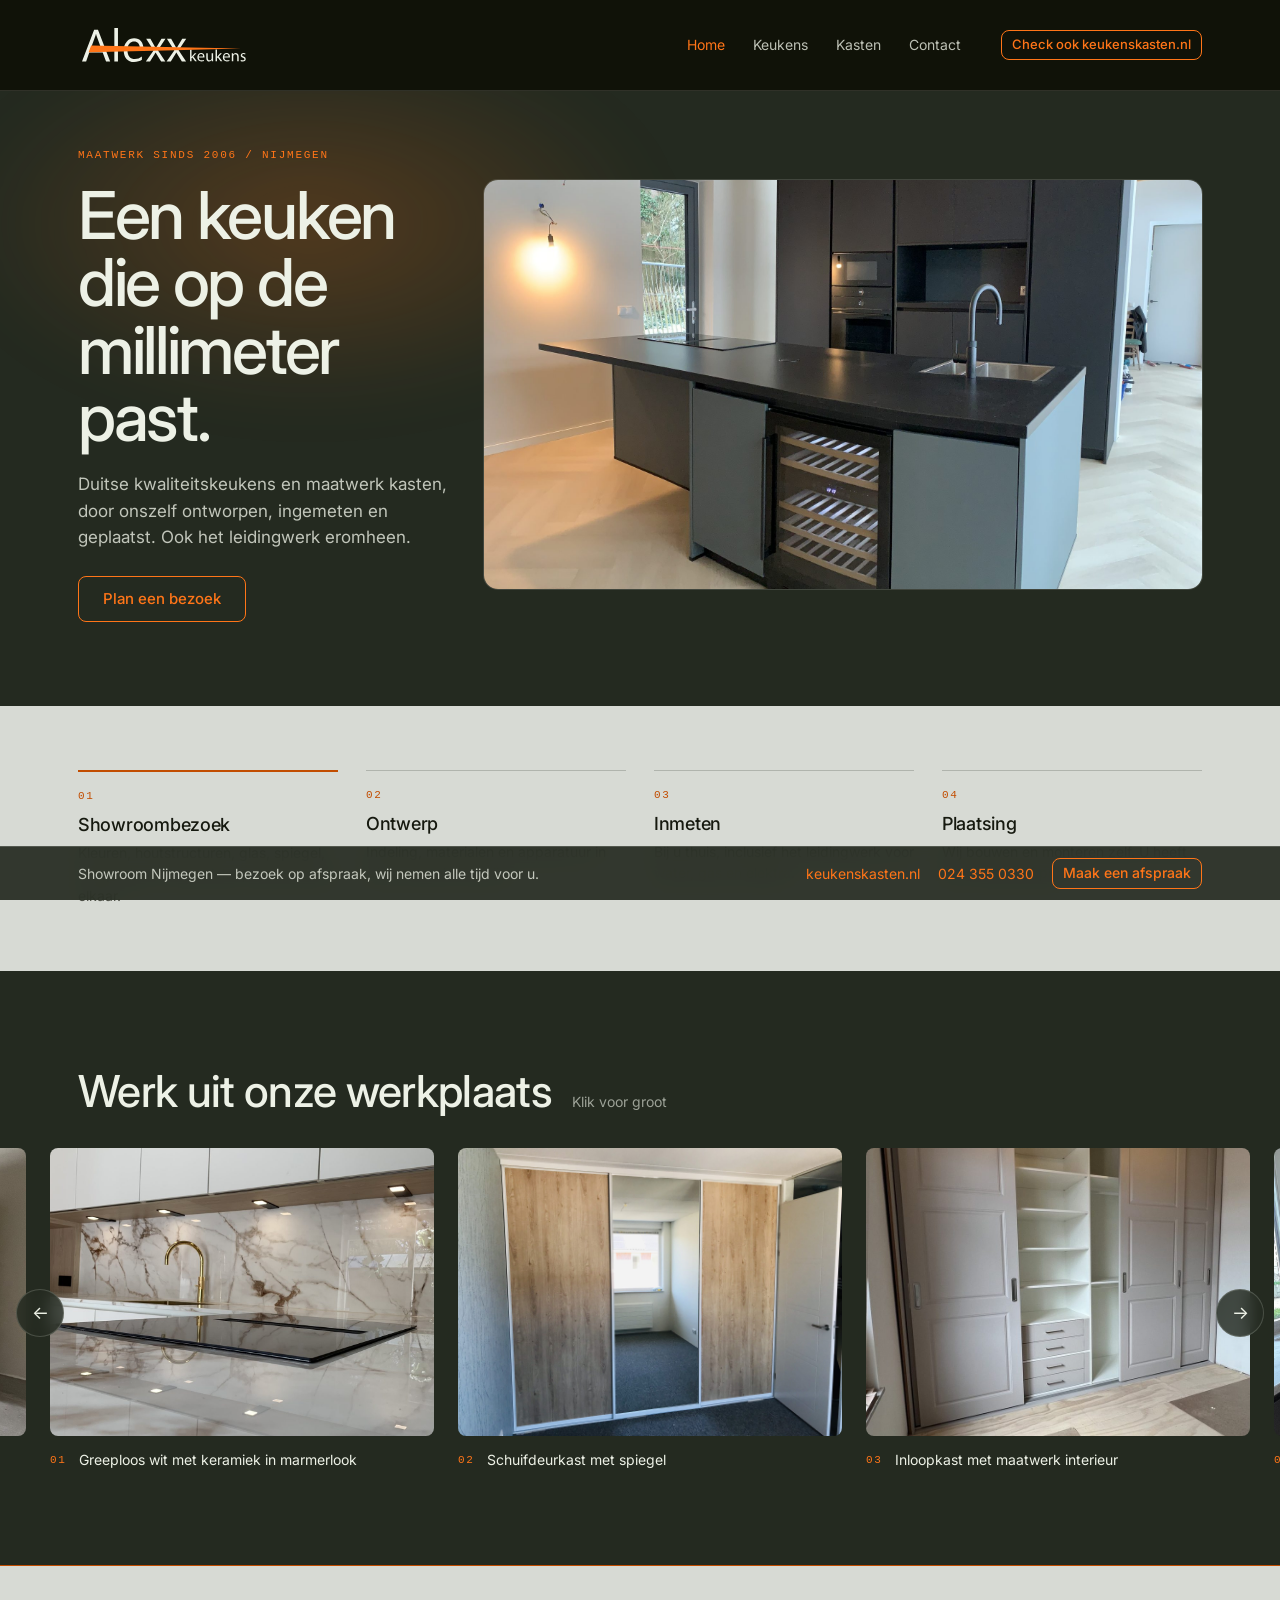
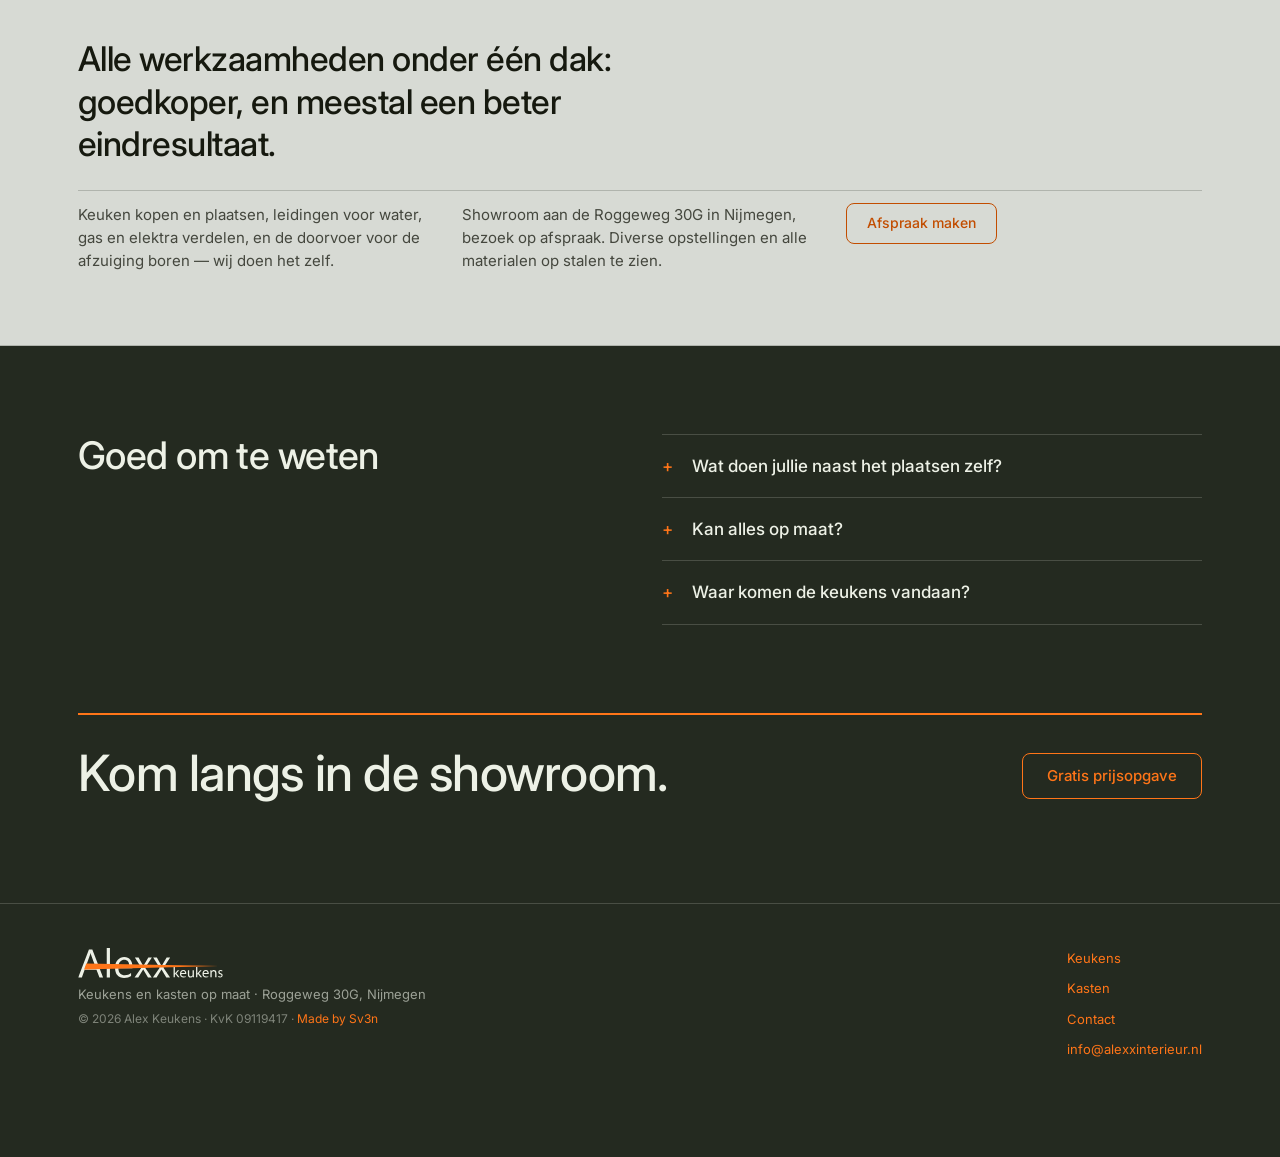
==== index.html @ 2552031b "Drop the 'betegelen en stucwerk doen wij niet meer' sentence The site states what Alexx does, not wh" ====
<!DOCTYPE html>
<html lang="nl">
<head>
<meta charset="utf-8">
<meta name="viewport" content="width=device-width, initial-scale=1">
<title>Alexx Keukens — Keukens en kasten op maat in Nijmegen</title>
<meta name="description" content="Duitse kwaliteitskeukens en maatwerk kasten, door onszelf ontworpen, ingemeten en geplaatst. Showroom Roggeweg 30G, Nijmegen — bezoek op afspraak.">
<meta name="theme-color" content="#101208">
<meta property="og:type" content="website">
<meta property="og:title" content="Alexx Keukens — Keukens en kasten op maat in Nijmegen">
<meta property="og:description" content="Duitse kwaliteitskeukens en maatwerk kasten, door onszelf ontworpen, ingemeten en geplaatst. Showroom Roggeweg 30G, Nijmegen — bezoek op afspraak.">
<meta property="og:image" content="img/keuken-hero.jpg">
<meta property="og:locale" content="nl_NL">
<link rel="icon" href="img/favicon.svg" type="image/svg+xml">
<link rel="preconnect" href="https://fonts.googleapis.com">
<link rel="preconnect" href="https://fonts.gstatic.com" crossorigin>
<link rel="stylesheet" href="css/styles.css">
<script type="application/ld+json">
{
  "@context": "https://schema.org",
  "@type": "LocalBusiness",
  "name": "Alexx Keukens",
  "alternateName": "Alexx Interieur",
  "description": "Duitse kwaliteitskeukens en maatwerk kasten in Nijmegen: schuifdeurkasten, inloopkasten en het leidingwerk eromheen.",
  "url": "https://alexxinterieur.nl",
  "telephone": "+31243550330",
  "email": "info@alexxinterieur.nl",
  "image": "img/keuken-hero.jpg",
  "address": {
    "@type": "PostalAddress",
    "streetAddress": "Roggeweg 30G",
    "postalCode": "6534 AJ",
    "addressLocality": "Nijmegen",
    "addressCountry": "NL"
  },
  "identifier": { "@type": "PropertyValue", "propertyID": "KvK", "value": "09119417" },
  "areaServed": "Nijmegen",
  "priceRange": "Op aanvraag"
}
</script>
</head>
<body class="page-home">
<a class="skip-link" href="#main">Naar de inhoud</a>
<svg xmlns="http://www.w3.org/2000/svg" style="display:none" aria-hidden="true"><symbol id="logo-symbol" viewBox="0 0 237.34 49.25">
<g><path fill="currentColor" d="M40.81,48.49h-5.95l-4.86-12.86H10.55l-4.57,12.86H0L17.59,2.62h5.57l17.65,45.86ZM28.24,30.8l-7.2-19.54c-.23-.64-.47-1.66-.7-3.07h-.13c-.21,1.3-.46,2.32-.74,3.07l-7.13,19.54h15.9Z"></path><path fill="currentColor" d="M52.1,48.49h-5.25V0h5.25v48.49Z"></path><path fill="currentColor" d="M89.04,33.42h-23.12c.08,3.65,1.07,6.46,2.94,8.44,1.88,1.98,4.46,2.97,7.74,2.97,3.69,0,7.08-1.21,10.17-3.65v4.92c-2.88,2.09-6.68,3.13-11.42,3.13s-8.26-1.49-10.91-4.46c-2.64-2.97-3.97-7.16-3.97-12.55,0-5.1,1.44-9.25,4.33-12.46,2.89-3.21,6.48-4.81,10.76-4.81s7.6,1.39,9.95,4.16c2.35,2.77,3.52,6.62,3.52,11.55v2.75ZM83.67,28.98c-.02-3.03-.75-5.38-2.19-7.07-1.44-1.68-3.44-2.53-6-2.53s-4.57.88-6.3,2.65c-1.73,1.77-2.79,4.08-3.2,6.94h17.69Z"></path><path fill="currentColor" d="M120.9,15.74l-11,16.57,10.81,16.18h-6.11l-6.43-10.62c-.41-.66-.88-1.49-1.44-2.5h-.13c-.11.19-.61,1.02-1.5,2.5l-6.56,10.62h-6.04l11.16-16.06-10.68-16.7h6.11l6.33,11.19c.47.83.93,1.68,1.38,2.56h.13l8.19-13.75h5.79Z"></path><path fill="currentColor" d="M150.96,15.74l-11,16.57,10.81,16.18h-6.11l-6.43-10.62c-.41-.66-.88-1.49-1.44-2.5h-.13c-.11.19-.61,1.02-1.5,2.5l-6.56,10.62h-6.05l11.16-16.06-10.68-16.7h6.11l6.33,11.19c.47.83.93,1.68,1.38,2.56h.13l8.19-13.75h5.79Z"></path></g><g><path fill="currentColor" d="M158.66,41.86h.05c.29-.41.7-.92,1.04-1.33l3.45-4.05h2.57l-4.54,4.83,5.17,6.91h-2.6l-4.05-5.63-1.09,1.21v4.42h-2.11v-17.23h2.11v10.87Z"></path><path fill="currentColor" d="M169.12,42.74c.05,2.89,1.89,4.08,4.03,4.08,1.53,0,2.45-.27,3.25-.61l.36,1.53c-.75.34-2.04.73-3.91.73-3.62,0-5.77-2.38-5.77-5.92s2.09-6.33,5.51-6.33c3.83,0,4.85,3.37,4.85,5.53,0,.44-.05.78-.07.99h-8.25ZM175.38,41.21c.02-1.36-.56-3.47-2.96-3.47-2.16,0-3.11,1.99-3.27,3.47h6.23Z"></path><path fill="currentColor" d="M189.92,45.02c0,1.21.02,2.28.1,3.2h-1.89l-.12-1.92h-.05c-.56.95-1.79,2.18-3.88,2.18-1.84,0-4.05-1.02-4.05-5.14v-6.87h2.13v6.5c0,2.23.68,3.74,2.62,3.74,1.43,0,2.43-1,2.81-1.94.12-.32.19-.7.19-1.09v-7.21h2.13v8.54Z"></path><path fill="currentColor" d="M195.57,41.86h.05c.29-.41.7-.92,1.04-1.33l3.45-4.05h2.57l-4.54,4.83,5.17,6.91h-2.6l-4.05-5.63-1.09,1.21v4.42h-2.11v-17.23h2.11v10.87Z"></path><path fill="currentColor" d="M206.03,42.74c.05,2.89,1.89,4.08,4.03,4.08,1.53,0,2.45-.27,3.25-.61l.36,1.53c-.75.34-2.04.73-3.91.73-3.62,0-5.77-2.38-5.77-5.92s2.09-6.33,5.51-6.33c3.83,0,4.85,3.37,4.85,5.53,0,.44-.05.78-.07.99h-8.25ZM212.29,41.21c.02-1.36-.56-3.47-2.96-3.47-2.16,0-3.11,1.99-3.28,3.47h6.24Z"></path><path fill="currentColor" d="M217,39.66c0-1.21-.02-2.21-.1-3.18h1.89l.12,1.94h.05c.58-1.12,1.94-2.21,3.88-2.21,1.62,0,4.15.97,4.15,5v7.01h-2.13v-6.77c0-1.89-.7-3.47-2.72-3.47-1.41,0-2.5,1-2.86,2.18-.1.27-.15.63-.15.99v7.06h-2.13v-8.56Z"></path><path fill="currentColor" d="M230.18,46.04c.63.41,1.75.85,2.81.85,1.55,0,2.28-.78,2.28-1.75,0-1.02-.61-1.58-2.18-2.16-2.11-.75-3.11-1.92-3.11-3.32,0-1.89,1.53-3.45,4.05-3.45,1.19,0,2.23.34,2.89.73l-.53,1.55c-.46-.29-1.31-.68-2.4-.68-1.26,0-1.96.73-1.96,1.6,0,.97.7,1.41,2.23,1.99,2.04.78,3.08,1.79,3.08,3.54,0,2.06-1.6,3.52-4.39,3.52-1.29,0-2.47-.32-3.3-.8l.53-1.63Z"></path></g><path fill="var(--color-accent)" d="M13.22,25.47l-3.59,9.68c73.27-1.82,147.35-3.64,220.62-5.46-72.34-1.41-144.69-2.81-217.03-4.22Z"></path>

</symbol></svg>

<header class="site-header">
  <div class="navrow">
    <a href="index.html" class="brand" aria-label="Alexx Keukens — naar de homepage">
      <svg class="logo" viewBox="0 0 237.34 49.25" role="img" aria-label="Alexx Keukens"><use href="#logo-symbol"/></svg>
    </a>
    <button class="nav-toggle" type="button" aria-expanded="false" aria-controls="site-nav" aria-label="Menu">
      <span></span><span></span><span></span>
    </button>
    <nav id="site-nav" class="mainnav" aria-label="Hoofdmenu">
      <div class="navlinks">
        <a href="index.html" aria-current="page">Home</a>
        <a href="keukens.html">Keukens</a>
        <a href="kasten.html">Kasten</a>
        <a href="contact.html">Contact</a>
      </div>
      <a href="https://keukenskasten.nl" target="_blank" rel="noopener" class="btn btn-primary nav-ext">Check ook keukenskasten.nl</a>
    </nav>
  </div>
</header>

<main id="main">
  <section class="hero container">
    <div class="hero-glow" aria-hidden="true"></div>
    <div class="hero-grid">
      <div>
        <span class="mono hero-kicker">Maatwerk sinds 2006 / Nijmegen</span>
        <h1>Een keuken die op de millimeter past.</h1>
        <p class="lead">Duitse kwaliteitskeukens en maatwerk kasten, door onszelf ontworpen, ingemeten en geplaatst. Ook het leidingwerk eromheen.</p>
        <div class="hero-actions">
          <a href="contact.html" class="btn btn-primary btn-lg">Plan een bezoek</a>
        </div>
      </div>
      <figure class="hero-figure" data-photo="keuken-eiland-blauwgrijs">
        <img src="img/keuken-eiland-blauwgrijs.jpg" alt="Kookeiland in blauwgrijs met zwart keramisch werkblad en wijnklimaatkast" width="2000" height="1830" fetchpriority="high">
      </figure>
    </div>
  </section>

  <section class="process invert">
    <div class="container process-grid">
      <div class="step">
        <span class="mono">01</span>
        <h4>Showroombezoek</h4>
        <p>Kleuren, houtstructuren, glas, spiegel, composiet en keramiek op stalen naast elkaar.</p>
      </div>
      <div class="step">
        <span class="mono">02</span>
        <h4>Ontwerp</h4>
        <p>Indeling, materialen en apparatuur in &eacute;&eacute;n voorstel met prijs.</p>
      </div>
      <div class="step">
        <span class="mono">03</span>
        <h4>Inmeten</h4>
        <p>Bij u thuis, inclusief het leidingwerk voor water, gas en elektra.</p>
      </div>
      <div class="step">
        <span class="mono">04</span>
        <h4>Plaatsing</h4>
        <p>Wij bouwen en monteren zelf. U heeft &eacute;&eacute;n aanspreekpunt.</p>
      </div>
    </div>
  </section>

  <section class="gallery" aria-labelledby="gallery-title">
    <div class="container gallery-head">
      <h2 id="gallery-title">Werk uit onze werkplaats</h2>
      <span class="hint">Klik voor groot</span>
    </div>
    <div class="gal-wrap">
      <div class="gal-track" data-gallery>
        <figure class="gal-card" data-photo="keuken-keramiek-marmerlook">
          <div class="img-frame"><img src="img/keuken-keramiek-marmerlook.jpg" alt="Greeploze witte keuken met keramische wand in marmerlook" loading="lazy"></div>
          <figcaption><span class="mono">01</span>Greeploos wit met keramiek in marmerlook</figcaption>
        </figure>
        <figure class="gal-card" data-photo="kast-schuifdeur-spiegel">
          <div class="img-frame"><img src="img/kast-schuifdeur-spiegel.jpg" alt="Schuifdeurkast met houtdecor panelen en spiegel" loading="lazy"></div>
          <figcaption><span class="mono">02</span>Schuifdeurkast met spiegel</figcaption>
        </figure>
        <figure class="gal-card" data-photo="kast-inloopkast">
          <div class="img-frame"><img src="img/kast-inloopkast.jpg" alt="Inloopkast met laden, roedes en open vakken" loading="lazy"></div>
          <figcaption><span class="mono">03</span>Inloopkast met maatwerk interieur</figcaption>
        </figure>
        <figure class="gal-card" data-photo="keuken-antraciet-natuursteen">
          <div class="img-frame"><img src="img/keuken-antraciet-natuursteen.jpg" alt="Antraciete keuken met natuursteenlook werkblad" loading="lazy"></div>
          <figcaption><span class="mono">04</span>Antraciet met natuursteenlook blad</figcaption>
        </figure>
        <figure class="gal-card" data-photo="kast-wandmeubel-bureau">
          <div class="img-frame"><img src="img/kast-wandmeubel-bureau.jpg" alt="Maatwerk wandmeubel met bureau en boekenkast" loading="lazy"></div>
          <figcaption><span class="mono">05</span>Wandmeubel met bureau op maat</figcaption>
        </figure>
        <figure class="gal-card" data-photo="keuken-groen-eiland">
          <div class="img-frame"><img src="img/keuken-groen-eiland.jpg" alt="Zachtgroene greeploze keuken met kookeiland" loading="lazy"></div>
          <figcaption><span class="mono">06</span>Zachtgroen greeploos met kookeiland</figcaption>
        </figure>
      </div>
      <button type="button" class="gal-arrow gal-prev" aria-label="Vorige">&larr;</button>
      <button type="button" class="gal-arrow gal-next" aria-label="Volgende">&rarr;</button>
    </div>
  </section>

  <section class="statement invert">
    <div class="container">
      <p class="big">Alle werkzaamheden onder &eacute;&eacute;n dak: goedkoper, en meestal een beter eindresultaat.</p>
      <div class="statement-grid">
        <p>Keuken kopen en plaatsen, leidingen voor water, gas en elektra verdelen, en de doorvoer voor de afzuiging boren &mdash; wij doen het zelf.</p>
        <p>Showroom aan de Roggeweg 30G in Nijmegen, bezoek op afspraak. Diverse opstellingen en alle materialen op stalen te zien.</p>
        <div class="statement-cta">
          <a href="contact.html" class="btn btn-primary btn-md">Afspraak maken</a>
        </div>
      </div>
    </div>
  </section>

  <section class="faq container" aria-labelledby="faq-title">
    <div class="faq-grid">
      <h2 id="faq-title">Goed om te weten</h2>
      <div>
        <details>
          <summary><span class="faq-plus" aria-hidden="true">+</span>Wat doen jullie naast het plaatsen zelf?</summary>
          <p>Wij verdelen het leidingwerk voor water, gas en elektra en boren de doorvoer voor de afzuiging. De wand achter het aanrecht werken wij af in hetzelfde materiaal als het werkblad, of in keramiek of composiet &mdash; soms een hele wand, soms alleen een smetplint.</p>
        </details>
        <details>
          <summary><span class="faq-plus" aria-hidden="true">+</span>Kan alles op maat?</summary>
          <p>Wij maken zelf op maat: schuifdeurkasten, inloopkasten, wandmeubels en losse meubels in dezelfde uitvoering.</p>
        </details>
        <details>
          <summary><span class="faq-plus" aria-hidden="true">+</span>Waar komen de keukens vandaan?</summary>
          <p>Van een van de grootste Duitse fabrikanten van Europa &mdash; hoge kwaliteit voor scherpe prijzen.</p>
        </details>
      </div>
    </div>
  </section>

  <section class="closing container">
    <div class="closing-inner">
      <h2>Kom langs in de showroom.</h2>
      <div>
        <a href="contact.html" class="btn btn-primary btn-lg">Gratis prijsopgave</a>
      </div>
    </div>
  </section>
</main>

<footer class="site-footer">
  <div class="inner">
    <div class="footer-brand">
      <svg class="footer-logo" viewBox="0 0 237.34 49.25" role="img" aria-label="Alexx Keukens"><use href="#logo-symbol"/></svg>
      <span class="line">Keukens en kasten op maat &middot; Roggeweg 30G, Nijmegen</span>
      <span class="fine">&copy; 2026 Alex Keukens &middot; KvK 09119417 &middot; <a href="https://sv3n.dev" target="_blank" rel="noopener">Made by Sv3n</a></span>
    </div>
    <nav class="footer-links" aria-label="Voettekst">
      <a href="keukens.html">Keukens</a>
      <a href="kasten.html">Kasten</a>
      <a href="contact.html">Contact</a>
      <a href="mailto:info@alexxinterieur.nl">info@alexxinterieur.nl</a>
    </nav>
  </div>
</footer>

<div class="sticky-bar">
  <div class="inner">
    <span class="msg">Showroom Nijmegen &mdash; bezoek op afspraak, wij nemen alle tijd voor u.</span>
    <a href="https://keukenskasten.nl" target="_blank" rel="noopener" class="bar-ext">keukenskasten.nl</a>
    <a href="tel:0243550330">024 355 0330</a>
    <a href="contact.html" class="btn btn-primary">Maak een afspraak</a>
  </div>
</div>

<div class="lightbox" id="lightbox" role="dialog" aria-modal="true" aria-label="Foto vergroot" hidden>
  <img class="lightbox-img" src="" alt="">
  <div class="lightbox-nav">
    <button type="button" class="btn btn-secondary" data-lb-prev aria-label="Vorige foto">&larr;</button>
    <span class="lightbox-caption"></span>
    <button type="button" class="btn btn-secondary" data-lb-next aria-label="Volgende foto">&rarr;</button>
  </div>
  <span class="lightbox-hint">Klik buiten de foto of druk op Esc om te sluiten</span>
</div>

<script src="js/main.js" defer></script>
</body>
</html>
---- css/styles.css ----
/* ==========================================================================
   Alexx Keukens — site styles
   Tokens ("Puls" theme on the Nocturne system) → base → components → layout.
   ========================================================================== */
@import url('https://fonts.googleapis.com/css2?family=Inter:wght@400;500&display=swap');

/* --------------------------------------------------------------------------
   Tokens — dark graphite ground
   -------------------------------------------------------------------------- */
:root {
  --color-bg: #242a20;
  --color-surface: #2d342a;
  --color-text: #edf1e6;
  --color-accent: #ff7518;
  --color-accent-400: #ff9a4d;
  --color-accent-100: #2c1304;
  --color-accent-700: #96470f;
  --color-accent-800: #5d2c09;
  --color-accent-900: #3b1d06;
  --color-neutral-800: #37402f;
  --color-neutral-100: #edf1e6;
  --color-divider: rgba(237, 241, 230, 0.18);
  --color-header: #101208;
  --color-header-line: rgba(237, 241, 230, 0.14);

  --shadow-sm: 0 0 0 1px rgba(237, 241, 230, 0.14);
  --shadow-md: 0 0 0 1px rgba(237, 241, 230, 0.16), 0 8px 24px rgba(0, 0, 0, 0.45);
  --shadow-lg: 0 0 0 1px rgba(237, 241, 230, 0.22), 0 18px 44px rgba(0, 0, 0, 0.55);

  --font-heading: "Inter", system-ui, -apple-system, "Segoe UI", sans-serif;
  --font-heading-weight: 500;
  --font-body: "Inter", system-ui, -apple-system, "Segoe UI", sans-serif;
  --font-mono: ui-monospace, "SFMono-Regular", Menlo, monospace;

  --radius-sm: 4px;
  --radius-md: 8px;
  --radius-lg: 14px;

  --container: 1180px;
  --gutter: 28px;
  --ease-out: cubic-bezier(.2, .7, .2, 1);
  --bar-h: 64px; /* sticky appointment bar height; kept in sync by JS */
}

/* Inverted (light grey) band — burnt orange accent for contrast */
.invert {
  --color-text: #16190f;
  --color-surface: #e2e4df;
  --color-divider: rgba(22, 25, 15, 0.20);
  --color-accent: #c24d00;
  --color-accent-400: #9c3e00;
  background: #d7dad4;
  color: #16190f;
}
.invert .lighten { mix-blend-mode: normal; }
.invert .btn-secondary { border-color: rgba(22, 25, 15, 0.28); }
.invert .tag-neutral { border-color: rgba(22, 25, 15, 0.24); color: #16190f; }

/* --------------------------------------------------------------------------
   Base
   -------------------------------------------------------------------------- */
*, *::before, *::after { box-sizing: border-box; }
html { scroll-behavior: smooth; -webkit-text-size-adjust: 100%; }
body {
  margin: 0;
  min-height: 100%;
  padding-bottom: var(--bar-h);
  background: var(--color-bg);
  color: var(--color-text);
  font-family: var(--font-body);
  font-size: 15px;
  line-height: 1.55;
  font-weight: 400;
  -webkit-font-smoothing: antialiased;
}
body.lb-open { overflow: hidden; }

h1, h2, h3, h4, h5, h6 {
  font-family: var(--font-heading);
  font-weight: var(--font-heading-weight);
  line-height: 1.12;
  letter-spacing: -0.015em;
  margin: 0 0 6px;
}
h1 { font-size: clamp(34px, 5vw, 56px); line-height: 1.05; letter-spacing: -0.035em; }
h2 { font-size: clamp(28px, 4vw, 44px); }
h3 { font-size: 22px; }
h4 { font-size: 18px; }
p { margin: 0 0 8px; }
a { color: var(--color-accent); text-underline-offset: 3px; }
a:hover { color: var(--color-accent-400); }
img { display: block; max-width: 100%; }
figure { margin: 0; }
button { font: inherit; }
:focus { outline: none; }
:focus-visible { outline: 2px solid var(--color-accent); outline-offset: 2px; }
::selection { background: color-mix(in srgb, var(--color-accent) 30%, transparent); }

.lighten { mix-blend-mode: lighten; background-color: transparent; }
.mono {
  font-family: var(--font-mono);
  font-size: 11px;
  letter-spacing: 0.16em;
  text-transform: uppercase;
}
.kicker {
  font-family: var(--font-heading);
  font-weight: var(--font-heading-weight);
  font-size: 13px;
  letter-spacing: 0.08em;
  text-transform: uppercase;
  color: var(--color-accent-400);
  margin: 0 0 12px;
}
.container {
  max-width: var(--container);
  margin: 0 auto;
  padding-left: var(--gutter);
  padding-right: var(--gutter);
}
.skip-link {
  position: absolute; left: 12px; top: -60px; z-index: 100;
  padding: 8px 12px; border-radius: var(--radius-md);
  background: var(--color-header); color: var(--color-text); text-decoration: none; font-size: 14px;
}
.skip-link:focus { top: 12px; }
.sr-only {
  position: absolute; width: 1px; height: 1px; padding: 0; margin: -1px;
  overflow: hidden; clip: rect(0 0 0 0); white-space: nowrap; border: 0;
}

/* --------------------------------------------------------------------------
   Components — buttons, tags, forms
   -------------------------------------------------------------------------- */
.btn {
  display: inline-flex; align-items: center; justify-content: center; gap: 6px;
  cursor: pointer; text-decoration: none;
  font-family: var(--font-heading); font-weight: var(--font-heading-weight);
  font-size: 14px; line-height: 1.2; color: var(--color-text);
  background: transparent; border: 1px solid transparent;
  padding: 6px 10px;
  border-radius: var(--radius-md);
  transition: background 160ms ease, border-color 160ms ease, color 160ms ease;
}
.btn:hover { color: var(--color-text); }
.btn:disabled { opacity: 0.45; cursor: not-allowed; }
.btn-primary { color: var(--color-accent); border-color: var(--color-accent); }
.btn-primary:hover { color: var(--color-accent); background: color-mix(in srgb, var(--color-accent) 12%, transparent); }
.btn-primary:active { background: color-mix(in srgb, var(--color-accent) 22%, transparent); }
.btn-secondary { border-color: var(--color-divider); }
.btn-secondary:hover { background: color-mix(in srgb, var(--color-text) 7%, transparent); }
.btn-secondary:active { background: color-mix(in srgb, var(--color-text) 14%, transparent); }
.btn-block { width: 100%; margin-top: 6px; }
.btn-lg { font-size: 15px; padding: 13px 24px; }
.btn-md { font-size: 14px; padding: 11px 20px; }

.tag {
  display: inline-flex; align-items: center; font-size: 11px;
  letter-spacing: 0.02em; padding: 3px 10px;
  border-radius: 6px;
}
.tag-neutral { background: transparent; border: 1px solid var(--color-divider); color: var(--color-text); }
.tag-accent { background: var(--color-accent-800); color: var(--color-accent-400); }

.field > label {
  display: block; font-size: 12px; margin-bottom: 5px;
  color: color-mix(in srgb, var(--color-text) 70%, transparent);
}
.input {
  width: 100%; min-height: 36px; padding: 6px 10px; font: inherit;
  font-size: 14px; color: var(--color-text); caret-color: var(--color-accent);
  background: var(--color-bg);
  border: 1px solid var(--color-divider); border-radius: var(--radius-md);
}
.input::placeholder { color: color-mix(in srgb, var(--color-text) 40%, transparent); }
.input:hover { border-color: color-mix(in srgb, var(--color-text) 45%, transparent); }
.input:focus-visible { border-color: var(--color-accent); outline-offset: 0; }
textarea.input { min-height: 110px; resize: vertical; }
.radio { display: inline-flex; align-items: center; gap: 8px; cursor: pointer; font-size: 14px; position: relative; }
.radio input { position: absolute; opacity: 0; width: 0; height: 0; pointer-events: none; }
.radio .dot {
  width: 16px; height: 16px; flex: none; border-radius: 50%;
  border: 1.5px solid var(--color-divider);
}
.radio:hover .dot { border-color: var(--color-accent); }
.radio input:checked + .dot {
  border-color: var(--color-accent); background: var(--color-accent);
  box-shadow: inset 0 0 0 4px var(--color-surface);
}
.radio input:focus-visible + .dot { outline: 2px solid var(--color-accent); outline-offset: 2px; }

/* --------------------------------------------------------------------------
   Header
   -------------------------------------------------------------------------- */
.site-header {
  position: sticky; top: 0; z-index: 40;
  background: var(--color-header);
  border-bottom: 1px solid var(--color-header-line);
}
.navrow {
  max-width: var(--container); margin: 0 auto;
  padding: 22px var(--gutter);
  display: flex; align-items: center; gap: 28px;
}
.brand {
  display: flex; align-items: center; text-decoration: none;
  color: var(--color-text); margin-right: auto;
  border-radius: var(--radius-md); padding: 6px 4px;
  transition: opacity 160ms ease;
}
.brand:hover { color: var(--color-text); opacity: 0.8; }
.logo { height: 34px; width: auto; display: block; }
.mainnav { display: flex; align-items: center; gap: 28px; }
.navlinks { display: flex; align-items: center; gap: 4px; }
.navlinks a {
  padding: 8px 12px; font-size: 14px; text-decoration: none;
  color: color-mix(in srgb, var(--color-text) 78%, transparent);
  border-bottom: 1px solid transparent;
  transition: border-color 160ms ease;
}
.navlinks a:hover { color: color-mix(in srgb, var(--color-text) 78%, transparent); border-bottom-color: var(--color-accent); }
.navlinks a[aria-current="page"] { color: var(--color-accent); }
.nav-ext { font-size: 13px; white-space: nowrap; }
.nav-toggle {
  display: none; width: 40px; height: 40px; padding: 0; border: 1px solid var(--color-divider);
  border-radius: var(--radius-md); background: transparent; color: var(--color-text); cursor: pointer;
  flex-direction: column; align-items: center; justify-content: center; gap: 5px;
}
.nav-toggle span { display: block; width: 18px; height: 1.5px; background: currentColor; transition: transform 200ms ease, opacity 200ms ease; }
.nav-open .nav-toggle span:nth-child(1) { transform: translateY(6.5px) rotate(45deg); }
.nav-open .nav-toggle span:nth-child(2) { opacity: 0; }
.nav-open .nav-toggle span:nth-child(3) { transform: translateY(-6.5px) rotate(-45deg); }

@media (max-width: 800px) {
  .navrow { padding: 14px 20px; gap: 16px; }
  .logo { height: 30px; }
  .nav-toggle { display: flex; }
  .mainnav {
    display: none; position: absolute; left: 0; right: 0; top: 100%;
    flex-direction: column; align-items: stretch; gap: 16px;
    padding: 6px 20px 22px; background: var(--color-header);
    border-bottom: 1px solid var(--color-header-line);
    box-shadow: 0 18px 44px rgba(0, 0, 0, 0.45);
  }
  .nav-open .mainnav { display: flex; }
  .navlinks { flex-direction: column; align-items: stretch; gap: 0; }
  .navlinks a { padding: 13px 4px; font-size: 16px; border-bottom: 1px solid var(--color-divider); }
  .navlinks a:hover { border-bottom-color: var(--color-accent); }
  .nav-ext { align-self: flex-start; }
}

/* --------------------------------------------------------------------------
   Sticky appointment bar
   -------------------------------------------------------------------------- */
.sticky-bar {
  position: fixed; left: 0; right: 0; bottom: 0; z-index: 45;
  border-top: 1px solid var(--color-divider);
  background: color-mix(in srgb, var(--color-bg) 92%, transparent);
  -webkit-backdrop-filter: blur(14px); backdrop-filter: blur(14px);
}
.sticky-bar .inner {
  max-width: var(--container); margin: 0 auto;
  padding: 11px var(--gutter);
  display: flex; align-items: center; gap: 18px; flex-wrap: wrap;
}
.sticky-bar .msg { font-size: 14px; color: color-mix(in srgb, var(--color-text) 78%, transparent); margin-right: auto; }
.sticky-bar a:not(.btn) { font-size: 14px; text-decoration: none; }
.sticky-bar .btn { font-size: 14px; }
@media (max-width: 700px) {
  .sticky-bar .msg, .sticky-bar .bar-ext { display: none; }
  .sticky-bar .inner { padding: 10px 20px; gap: 14px; justify-content: space-between; }
  .sticky-bar .btn { margin-left: auto; }
}

/* --------------------------------------------------------------------------
   Footer
   -------------------------------------------------------------------------- */
.site-footer { margin-top: 104px; border-top: 1px solid var(--color-divider); }
.site-footer .inner {
  max-width: var(--container); margin: 0 auto; padding: 44px var(--gutter);
  display: flex; flex-wrap: wrap; gap: 28px; justify-content: space-between; align-items: flex-start;
}
.footer-brand { display: flex; flex-direction: column; gap: 6px; }
.footer-logo { height: 30px; width: 145px; flex: none; align-self: flex-start; display: block; color: var(--color-text); }
.footer-brand .line { font-size: 13px; color: color-mix(in srgb, var(--color-text) 60%, transparent); }
.footer-brand .fine { font-size: 12px; color: color-mix(in srgb, var(--color-text) 45%, transparent); }
.footer-brand a { text-decoration: none; }
.footer-links { display: flex; flex-direction: column; gap: 10px; font-size: 13px; align-items: flex-start; }
.footer-links a { text-decoration: none; }

/* --------------------------------------------------------------------------
   Home — hero
   -------------------------------------------------------------------------- */
.hero { position: relative; padding-top: 56px; }
.hero-glow {
  position: absolute; left: -8%; top: -10%; width: 60%; height: 70%;
  background: radial-gradient(closest-side, color-mix(in srgb, var(--color-accent) 22%, transparent), transparent);
  filter: blur(30px); pointer-events: none;
}
.hero-grid {
  position: relative; display: grid;
  grid-template-columns: minmax(280px, 0.68fr) minmax(300px, 1.32fr);
  gap: 36px; align-items: center;
}
.hero .hero-kicker { display: block; color: var(--color-accent); margin-bottom: 18px; }
.hero h1 { margin: 0 0 20px; font-size: clamp(38px, 5.6vw, 66px); line-height: 1.02; max-width: 16ch; }
.hero .lead { margin: 0 0 26px; font-size: 17px; max-width: 42ch; color: color-mix(in srgb, var(--color-text) 78%, transparent); }
.hero-actions { display: flex; flex-wrap: wrap; gap: 10px; }
.hero-figure { margin: 0; cursor: zoom-in; overflow: hidden; border-radius: var(--radius-lg); box-shadow: var(--shadow-sm); }
.hero-figure img { width: 100%; height: clamp(320px, 32vw, 460px); object-fit: cover; object-position: 60% 50%; }
@media (max-width: 860px) {
  .hero-grid { grid-template-columns: 1fr; }
  .hero-figure img { height: clamp(220px, 52vw, 420px); }
}

/* Process strip (inverted band) */
.process { margin: 84px 0 0; padding: 64px 0; }
.process-grid { display: grid; grid-template-columns: repeat(auto-fit, minmax(210px, 1fr)); gap: 28px; }
.step { border-top: 1px solid var(--color-divider); padding-top: 16px; }
.step:first-child { border-top: 2px solid var(--color-accent); }
.step .mono { display: block; color: var(--color-accent); margin-bottom: 10px; }
.step h4 { margin: 0 0 6px; }
.step p { margin: 0; font-size: 14px; color: color-mix(in srgb, var(--color-text) 72%, transparent); }

/* Gallery slider */
.gallery { margin: 96px 0 0; position: relative; }
.gallery-head { display: flex; align-items: baseline; gap: 20px; flex-wrap: wrap; margin-bottom: 32px; }
.gallery-head h2 { margin: 0; max-width: 20ch; }
.gallery-head .hint { font-size: 14px; color: color-mix(in srgb, var(--color-text) 60%, transparent); }
.gal-wrap { position: relative; }
.gal-track {
  display: flex; align-items: flex-start; gap: 24px;
  overflow-x: auto; overflow-y: hidden;
  padding: 0 max(var(--gutter), calc((100% - var(--container)) / 2));
  scroll-behavior: auto; /* the loop-normalizing jump must be instant */
  scrollbar-width: none; -ms-overflow-style: none;
  -webkit-overflow-scrolling: touch;
}
.gal-track::-webkit-scrollbar { display: none; }
.gal-card {
  flex: 0 0 clamp(200px, 30vw, 400px); margin: 0; cursor: zoom-in;
  display: flex; flex-direction: column; align-self: flex-start;
}
.img-frame { overflow: hidden; border-radius: var(--radius-md); aspect-ratio: 4 / 3; }
.img-frame img { width: 100%; height: 100%; object-fit: cover; display: block; transition: transform 700ms var(--ease-out); }
[data-photo]:hover .img-frame img { transform: scale(1.06); }
.gal-card figcaption { display: flex; gap: 12px; margin-top: 14px; font-size: 14px; line-height: 1.4; color: var(--color-text); }
.gal-card figcaption .mono { color: var(--color-accent); padding-top: 3px; flex: none; }
.gal-arrow {
  position: absolute; top: clamp(75px, 11vw, 150px);
  width: 48px; height: 48px; padding: 0;
  display: flex; align-items: center; justify-content: center;
  font-size: 18px; border-radius: 999px;
  border: 1px solid var(--color-divider);
  background: color-mix(in srgb, var(--color-bg) 82%, transparent);
  -webkit-backdrop-filter: blur(8px); backdrop-filter: blur(8px);
  color: var(--color-text); cursor: pointer;
  transition: background 160ms ease, border-color 160ms ease, color 160ms ease;
}
.gal-prev { left: 16px; }
.gal-next { right: 16px; }
.gal-arrow:hover { background: var(--color-accent); border-color: var(--color-accent); color: #14160f; }

/* Statement band (inverted) */
.statement {
  margin: 96px 0 0; padding: 72px 0;
  border-top: 1px solid var(--color-accent);
  border-bottom: 1px solid var(--color-divider);
}
.statement .big {
  margin: 0 0 24px; font-size: clamp(22px, 3vw, 34px); line-height: 1.25; max-width: 30ch;
  font-family: var(--font-heading); font-weight: var(--font-heading-weight); letter-spacing: -0.015em;
}
.statement-grid {
  display: grid; grid-template-columns: repeat(auto-fit, minmax(240px, 1fr)); gap: 28px;
  padding-top: 12px; border-top: 1px solid var(--color-divider);
}
.statement-grid p { margin: 0; font-size: 15px; color: color-mix(in srgb, var(--color-text) 76%, transparent); }
.statement-cta { display: flex; flex-direction: column; align-items: flex-start; gap: 10px; }

/* FAQ */
.faq { padding-top: 88px; }
.faq-grid { display: grid; grid-template-columns: repeat(auto-fit, minmax(min(280px, 100%), 1fr)); gap: 44px; align-items: start; }
.faq h2 { margin: 0; font-size: clamp(26px, 3.4vw, 38px); max-width: 16ch; }
.faq details { border-top: 1px solid var(--color-divider); padding: 18px 0; }
.faq details:last-child { border-bottom: 1px solid var(--color-divider); }
.faq summary {
  display: flex; align-items: center; gap: 16px; list-style: none; cursor: pointer;
  font-family: var(--font-heading); font-weight: var(--font-heading-weight); font-size: 17px;
}
.faq summary::-webkit-details-marker { display: none; }
.faq-plus { color: var(--color-accent); transition: transform 240ms ease; display: inline-block; width: 14px; }
.faq details[open] .faq-plus { transform: rotate(45deg); }
.faq details p { margin: 12px 0 0 30px; font-size: 14px; color: color-mix(in srgb, var(--color-text) 75%, transparent); }

/* Home closing */
.closing { padding-top: 88px; }
.closing-inner {
  border-top: 2px solid var(--color-accent); padding-top: 32px;
  display: flex; flex-wrap: wrap; align-items: flex-end; justify-content: space-between; gap: 24px;
}
.closing h2 { margin: 0; font-size: clamp(28px, 4.4vw, 50px); max-width: 22ch; line-height: 1.05; }

/* --------------------------------------------------------------------------
   Subpages — Keukens, Kasten, Contact
   -------------------------------------------------------------------------- */
.page { padding-top: 72px; }
.page h1 { margin: 0 0 18px; max-width: 22ch; }
.lead { margin: 0; font-size: 17px; max-width: 58ch; color: color-mix(in srgb, var(--color-text) 78%, transparent); }
.tags { display: flex; flex-wrap: wrap; gap: 8px; margin: 26px 0 40px; }
.tile-grid { display: grid; grid-template-columns: repeat(auto-fit, minmax(min(260px, 100%), 1fr)); gap: 28px 24px; align-items: start; }
.tile { margin: 0; cursor: zoom-in; display: flex; flex-direction: column; gap: 14px; }
.tile .img-frame { box-shadow: var(--shadow-sm); }
.tile-title { display: block; font-family: var(--font-heading); font-weight: var(--font-heading-weight); font-size: 17px; color: var(--color-text); margin-bottom: 4px; }
.tile-desc { font-size: 13px; color: color-mix(in srgb, var(--color-text) 65%, transparent); }

.cta-panel {
  margin: 76px 0 0; padding: 48px 40px;
  border: 1px solid var(--color-accent-700); border-radius: var(--radius-lg);
  background: radial-gradient(120% 140% at 12% 0%, var(--color-accent-900), var(--color-surface) 62%);
  display: flex; flex-wrap: wrap; align-items: center; justify-content: space-between; gap: 24px;
}
.cta-panel h2 { margin: 0 0 8px; font-size: clamp(24px, 3vw, 32px); max-width: 26ch; }
.cta-panel p { margin: 0; font-size: 15px; max-width: 48ch; color: color-mix(in srgb, var(--color-text) 78%, transparent); }
@media (max-width: 600px) { .cta-panel { padding: 32px 24px; } }

.info-grid {
  display: grid; grid-template-columns: repeat(auto-fit, minmax(min(240px, 100%), 1fr)); gap: 1px;
  margin-top: 72px; background: var(--color-divider);
  border: 1px solid var(--color-divider); border-radius: var(--radius-md); overflow: hidden;
}
.info-grid > div { background: var(--color-bg); padding: 28px 24px; }
.info-grid h4 { margin: 0 0 6px; }
.info-grid p { margin: 0; font-size: 14px; color: color-mix(in srgb, var(--color-text) 70%, transparent); }

/* Contact */
.contact-grid { display: grid; grid-template-columns: repeat(auto-fit, minmax(min(320px, 100%), 1fr)); gap: 56px; align-items: start; }
.contact-intro { display: flex; flex-direction: column; gap: 26px; }
.contact-intro h1 { max-width: 16ch; }
.contact-intro .lead { max-width: 46ch; }
.details { display: grid; grid-template-columns: 110px 1fr; gap: 0 20px; }
.details .rule { grid-column: 1 / -1; height: 1px; background: var(--color-divider); }
.details .label { display: flex; align-items: center; gap: 8px; padding: 16px 0; color: color-mix(in srgb, var(--color-text) 60%, transparent); }
.details .label svg { flex: none; color: var(--color-accent); }
.details .value { margin: 0; padding: 14px 0 16px; font-size: 16px; line-height: 1.5; }
.details .value a { text-decoration: none; }
.details .sub { margin: 4px 0 0; font-size: 14px; color: color-mix(in srgb, var(--color-text) 60%, transparent); }
.details .tel-list { line-height: 1.6; }
@media (max-width: 420px) {
  .details { grid-template-columns: 1fr; }
  .details .label { padding-bottom: 2px; }
  .details .value { padding-top: 4px; }
}

.form-panel { background: var(--color-surface); border-radius: var(--radius-lg); padding: 34px 32px; box-shadow: var(--shadow-sm); }
.form-panel form { display: flex; flex-direction: column; gap: 16px; }
.form-panel form[hidden] { display: none; }
.form-panel h3 { margin: 0 0 4px; }
.field-row { display: grid; grid-template-columns: repeat(auto-fit, minmax(150px, 1fr)); gap: 14px; }
.radios { display: flex; flex-wrap: wrap; gap: 10px; margin-top: 4px; }
.form-note { margin: 0; font-size: 12px; color: color-mix(in srgb, var(--color-text) 55%, transparent); }
.form-error { margin: 0; font-size: 13px; color: var(--color-accent-400); }
.form-success { display: flex; flex-direction: column; gap: 14px; align-items: flex-start; padding: 22px 0; }
.form-success[hidden] { display: none; }
.form-success h3 { margin: 0; }
.form-success p { margin: 0; font-size: 15px; color: color-mix(in srgb, var(--color-text) 75%, transparent); }
.form-success .btn { font-size: 14px; }
@media (max-width: 480px) { .form-panel { padding: 26px 20px; } }

/* --------------------------------------------------------------------------
   Lightbox
   -------------------------------------------------------------------------- */
.lightbox {
  position: fixed; inset: 0; z-index: 90;
  background: color-mix(in srgb, #0b0c14 86%, transparent);
  -webkit-backdrop-filter: blur(6px); backdrop-filter: blur(6px);
  display: flex; flex-direction: column; align-items: center; justify-content: center;
  gap: 18px; padding: 40px 24px; cursor: zoom-out;
}
.lightbox[hidden] { display: none; }
.lightbox-img {
  max-width: min(1100px, 92vw); max-height: 74vh; object-fit: contain;
  border-radius: var(--radius-md); cursor: default;
  animation: lbIn 260ms var(--ease-out);
}
.lightbox-nav { display: flex; align-items: center; gap: 18px; cursor: default; }
.lightbox-nav .btn { font-size: 14px; color: #e9e9ed; border-color: rgba(233, 233, 237, 0.25); }
.lightbox-nav .btn:hover { background: rgba(233, 233, 237, 0.08); }
.lightbox-caption { font-size: 14px; color: color-mix(in srgb, #e9e9ed 80%, transparent); text-align: center; max-width: 52ch; }
.lightbox-hint { font-size: 12px; color: color-mix(in srgb, #e9e9ed 45%, transparent); }
@keyframes lbIn {
  from { opacity: 0; transform: scale(0.97); }
  to { opacity: 1; transform: scale(1); }
}

@media (prefers-reduced-motion: reduce) {
  html { scroll-behavior: auto; }
  .img-frame img, .faq-plus, .lightbox-img, .nav-toggle span { transition: none; animation: none; }
}

/* small helpers used by the page markup */
.tile-grid-spaced { margin-top: 44px; }
.details .value-main { margin: 0; }
.fieldset-plain { border: 0; padding: 0; margin: 0; min-width: 0; }
.fieldset-plain > legend {
  display: block; padding: 0; font-size: 12px; margin-bottom: 5px;
  color: color-mix(in srgb, var(--color-text) 70%, transparent);
}

/* focal point for tall photographs shown in the 4:3 frame */
.img-frame img.focus-top { object-position: center 26%; }
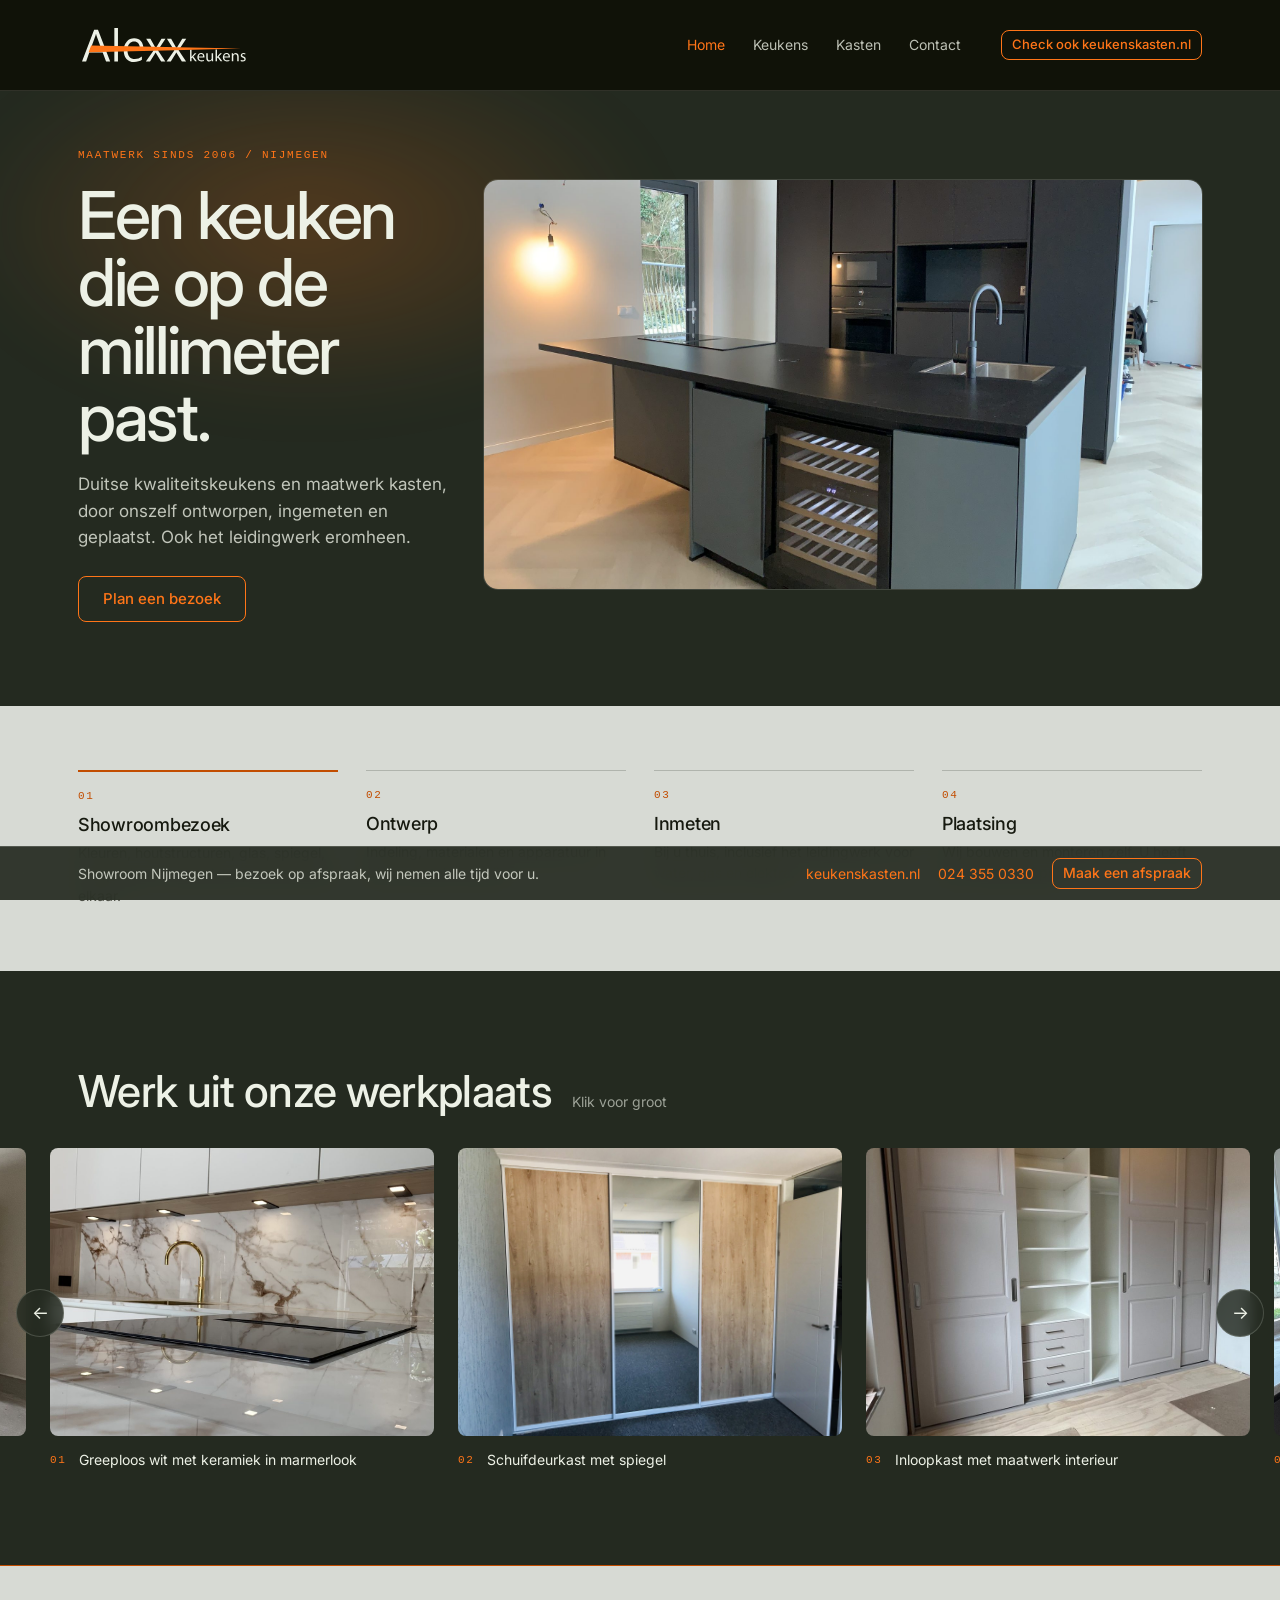
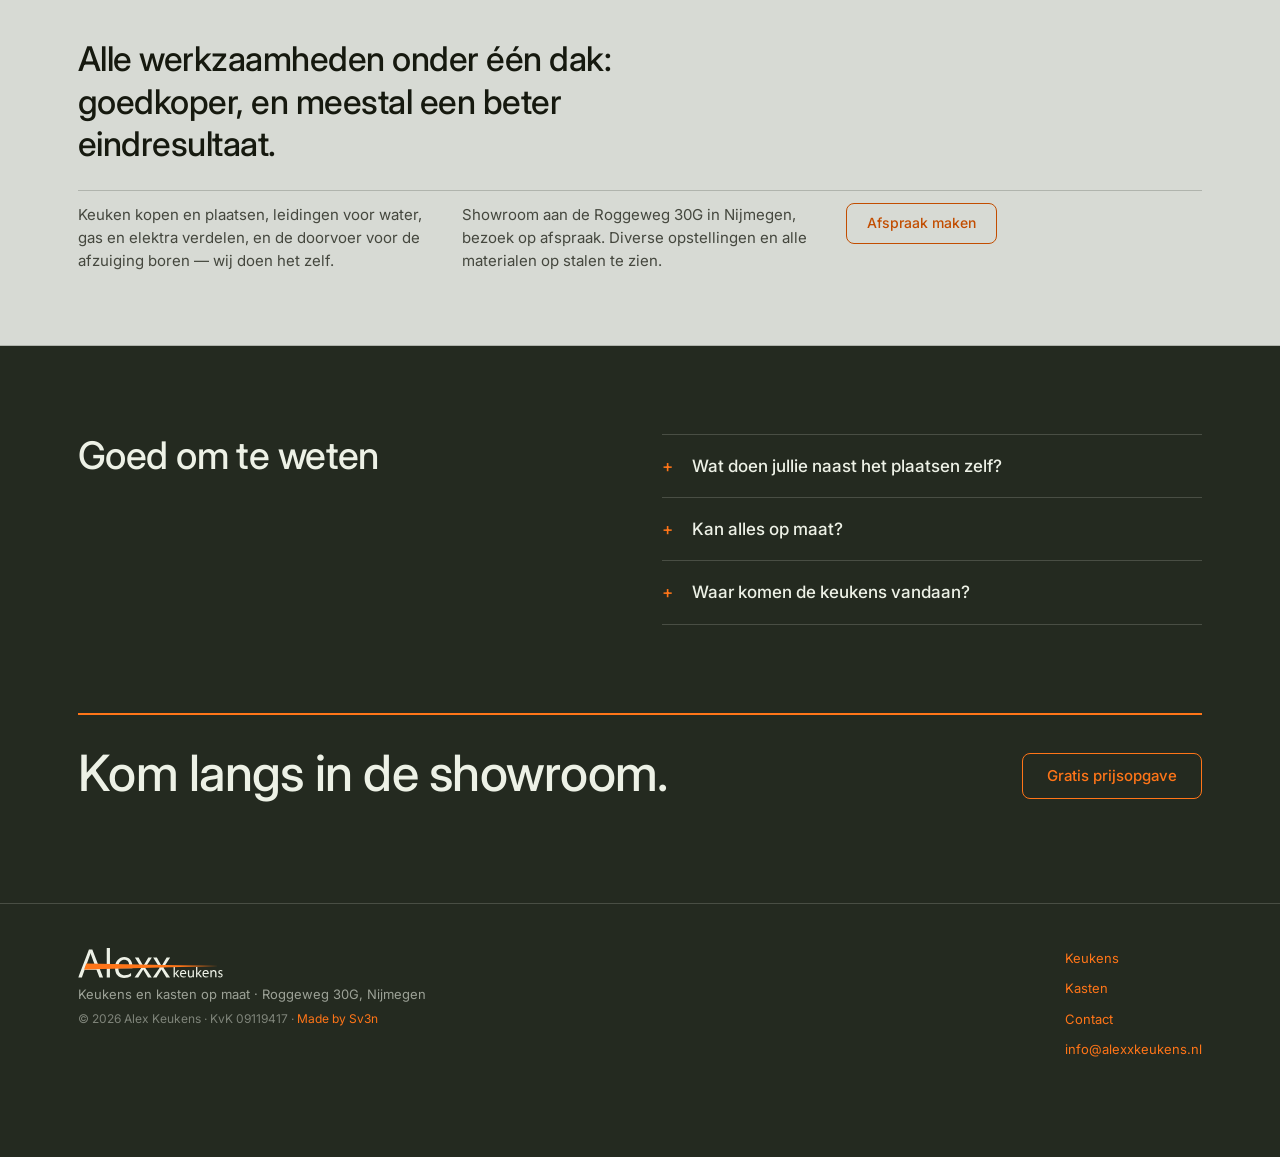
==== commit 733d28d7: "Contact address moves to info@alexxkeukens.nl Site copy, structured data, and the form handler's MAI" ====
--- a/index.html
+++ b/index.html
@@ -5,11 +5,13 @@
 <meta name="viewport" content="width=device-width, initial-scale=1">
 <title>Alexx Keukens — Keukens en kasten op maat in Nijmegen</title>
 <meta name="description" content="Duitse kwaliteitskeukens en maatwerk kasten, door onszelf ontworpen, ingemeten en geplaatst. Showroom Roggeweg 30G, Nijmegen — bezoek op afspraak.">
+<link rel="canonical" href="https://alexxkeukens.nl/">
+<meta property="og:url" content="https://alexxkeukens.nl/">
 <meta name="theme-color" content="#101208">
 <meta property="og:type" content="website">
 <meta property="og:title" content="Alexx Keukens — Keukens en kasten op maat in Nijmegen">
 <meta property="og:description" content="Duitse kwaliteitskeukens en maatwerk kasten, door onszelf ontworpen, ingemeten en geplaatst. Showroom Roggeweg 30G, Nijmegen — bezoek op afspraak.">
-<meta property="og:image" content="img/keuken-hero.jpg">
+<meta property="og:image" content="https://alexxkeukens.nl/img/keuken-eiland-blauwgrijs.jpg">
 <meta property="og:locale" content="nl_NL">
 <link rel="icon" href="img/favicon.svg" type="image/svg+xml">
 <link rel="preconnect" href="https://fonts.googleapis.com">
@@ -22,10 +24,10 @@
   "name": "Alexx Keukens",
   "alternateName": "Alexx Interieur",
   "description": "Duitse kwaliteitskeukens en maatwerk kasten in Nijmegen: schuifdeurkasten, inloopkasten en het leidingwerk eromheen.",
-  "url": "https://alexxinterieur.nl",
+  "url": "https://alexxkeukens.nl",
   "telephone": "+31243550330",
-  "email": "info@alexxinterieur.nl",
-  "image": "img/keuken-hero.jpg",
+  "email": "info@alexxkeukens.nl",
+  "image": "https://alexxkeukens.nl/img/keuken-eiland-blauwgrijs.jpg",
   "address": {
     "@type": "PostalAddress",
     "streetAddress": "Roggeweg 30G",
@@ -48,7 +50,7 @@
 
 <header class="site-header">
   <div class="navrow">
-    <a href="index.html" class="brand" aria-label="Alexx Keukens — naar de homepage">
+    <a href="/" class="brand" aria-label="Alexx Keukens — naar de homepage">
       <svg class="logo" viewBox="0 0 237.34 49.25" role="img" aria-label="Alexx Keukens"><use href="#logo-symbol"/></svg>
     </a>
     <button class="nav-toggle" type="button" aria-expanded="false" aria-controls="site-nav" aria-label="Menu">
@@ -56,10 +58,10 @@
     </button>
     <nav id="site-nav" class="mainnav" aria-label="Hoofdmenu">
       <div class="navlinks">
-        <a href="index.html" aria-current="page">Home</a>
-        <a href="keukens.html">Keukens</a>
-        <a href="kasten.html">Kasten</a>
-        <a href="contact.html">Contact</a>
+        <a href="/" aria-current="page">Home</a>
+        <a href="/keukens">Keukens</a>
+        <a href="/kasten">Kasten</a>
+        <a href="/contact">Contact</a>
       </div>
       <a href="https://keukenskasten.nl" target="_blank" rel="noopener" class="btn btn-primary nav-ext">Check ook keukenskasten.nl</a>
     </nav>
@@ -75,7 +77,7 @@
         <h1>Een keuken die op de millimeter past.</h1>
         <p class="lead">Duitse kwaliteitskeukens en maatwerk kasten, door onszelf ontworpen, ingemeten en geplaatst. Ook het leidingwerk eromheen.</p>
         <div class="hero-actions">
-          <a href="contact.html" class="btn btn-primary btn-lg">Plan een bezoek</a>
+          <a href="/contact" class="btn btn-primary btn-lg">Plan een bezoek</a>
         </div>
       </div>
       <figure class="hero-figure" data-photo="keuken-eiland-blauwgrijs">
@@ -153,7 +155,7 @@
         <p>Keuken kopen en plaatsen, leidingen voor water, gas en elektra verdelen, en de doorvoer voor de afzuiging boren &mdash; wij doen het zelf.</p>
         <p>Showroom aan de Roggeweg 30G in Nijmegen, bezoek op afspraak. Diverse opstellingen en alle materialen op stalen te zien.</p>
         <div class="statement-cta">
-          <a href="contact.html" class="btn btn-primary btn-md">Afspraak maken</a>
+          <a href="/contact" class="btn btn-primary btn-md">Afspraak maken</a>
         </div>
       </div>
     </div>
@@ -183,7 +185,7 @@
     <div class="closing-inner">
       <h2>Kom langs in de showroom.</h2>
       <div>
-        <a href="contact.html" class="btn btn-primary btn-lg">Gratis prijsopgave</a>
+        <a href="/contact" class="btn btn-primary btn-lg">Gratis prijsopgave</a>
       </div>
     </div>
   </section>
@@ -197,10 +199,10 @@
       <span class="fine">&copy; 2026 Alex Keukens &middot; KvK 09119417 &middot; <a href="https://sv3n.dev" target="_blank" rel="noopener">Made by Sv3n</a></span>
     </div>
     <nav class="footer-links" aria-label="Voettekst">
-      <a href="keukens.html">Keukens</a>
-      <a href="kasten.html">Kasten</a>
-      <a href="contact.html">Contact</a>
-      <a href="mailto:info@alexxinterieur.nl">info@alexxinterieur.nl</a>
+      <a href="/keukens">Keukens</a>
+      <a href="/kasten">Kasten</a>
+      <a href="/contact">Contact</a>
+      <a href="mailto:info@alexxkeukens.nl">info@alexxkeukens.nl</a>
     </nav>
   </div>
 </footer>
@@ -210,7 +212,7 @@
     <span class="msg">Showroom Nijmegen &mdash; bezoek op afspraak, wij nemen alle tijd voor u.</span>
     <a href="https://keukenskasten.nl" target="_blank" rel="noopener" class="bar-ext">keukenskasten.nl</a>
     <a href="tel:0243550330">024 355 0330</a>
-    <a href="contact.html" class="btn btn-primary">Maak een afspraak</a>
+    <a href="/contact" class="btn btn-primary">Maak een afspraak</a>
   </div>
 </div>
 
--- a/css/styles.css
+++ b/css/styles.css
@@ -509,3 +509,6 @@
 
 /* focal point for tall photographs shown in the 4:3 frame */
 .img-frame img.focus-top { object-position: center 26%; }
+
+/* honeypot — off-screen for people, visible to bots */
+.hp { position: absolute; left: -9999px; width: 1px; height: 1px; overflow: hidden; }
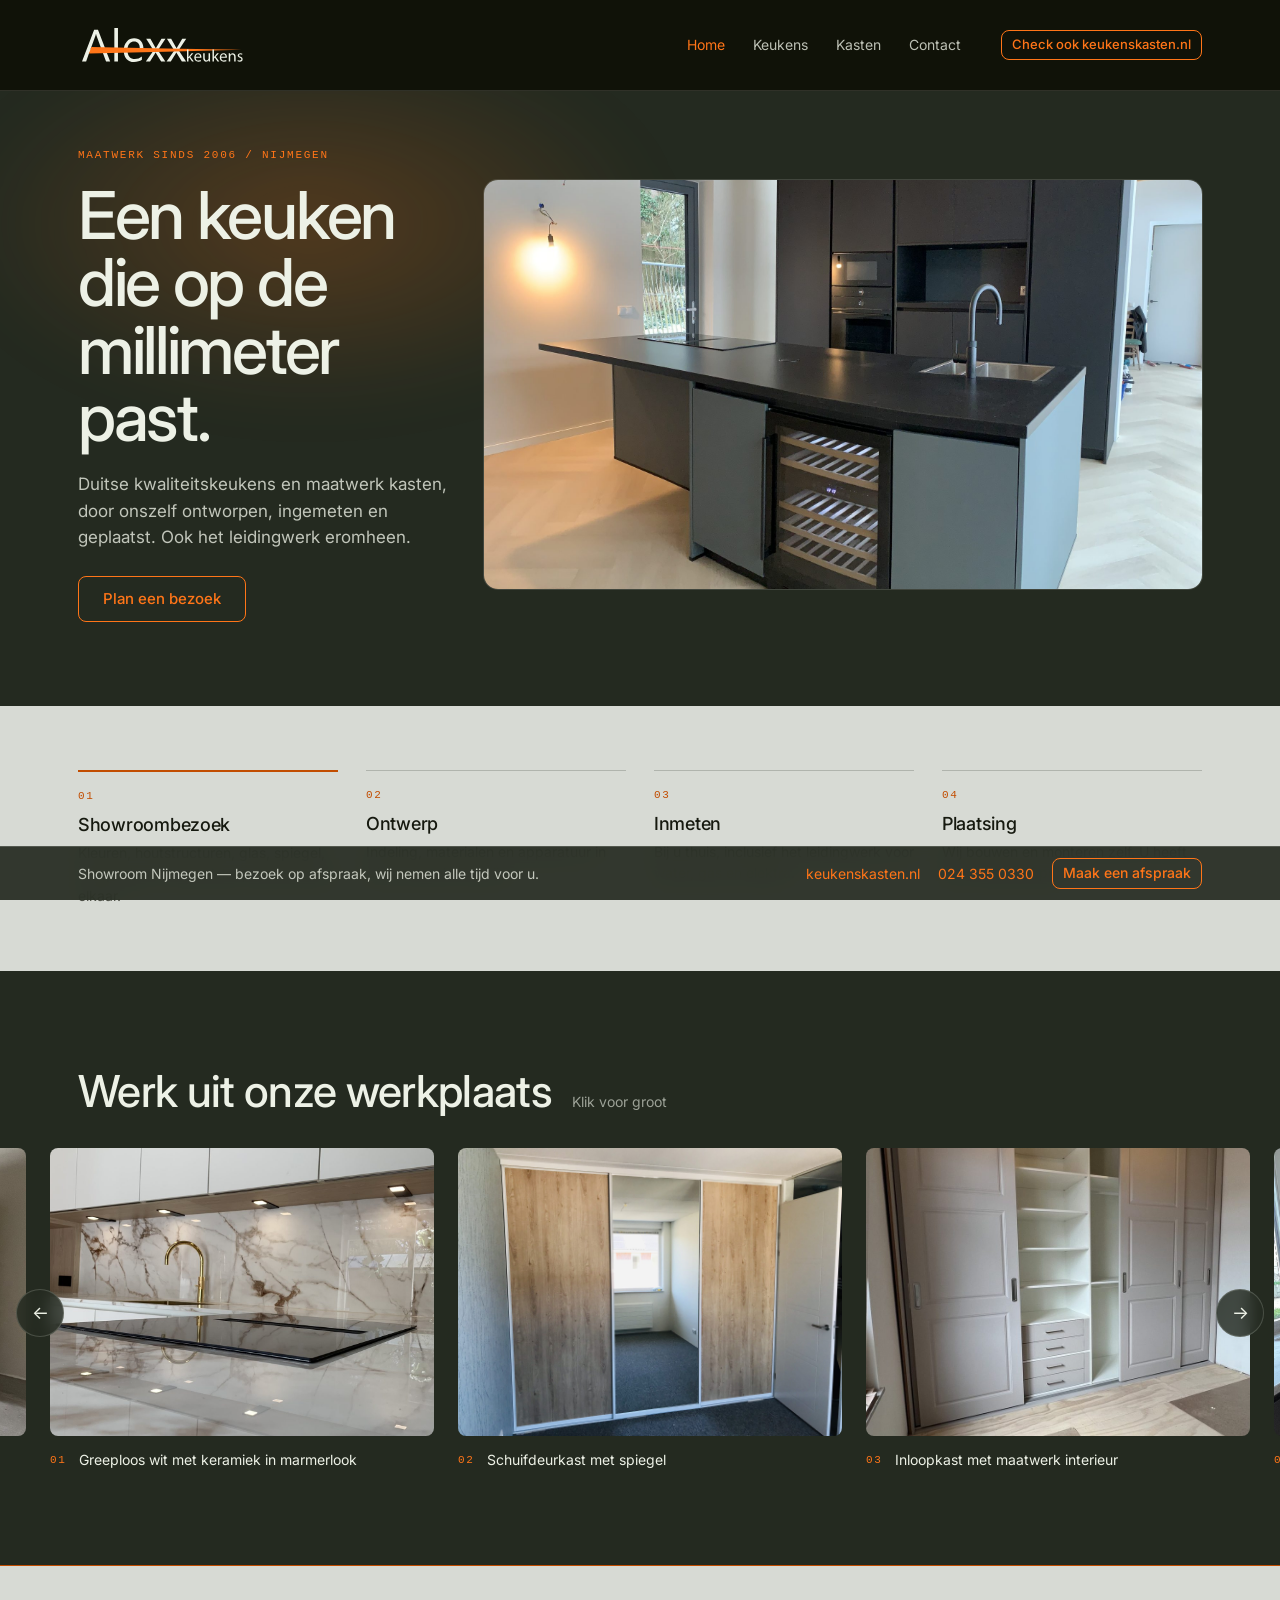
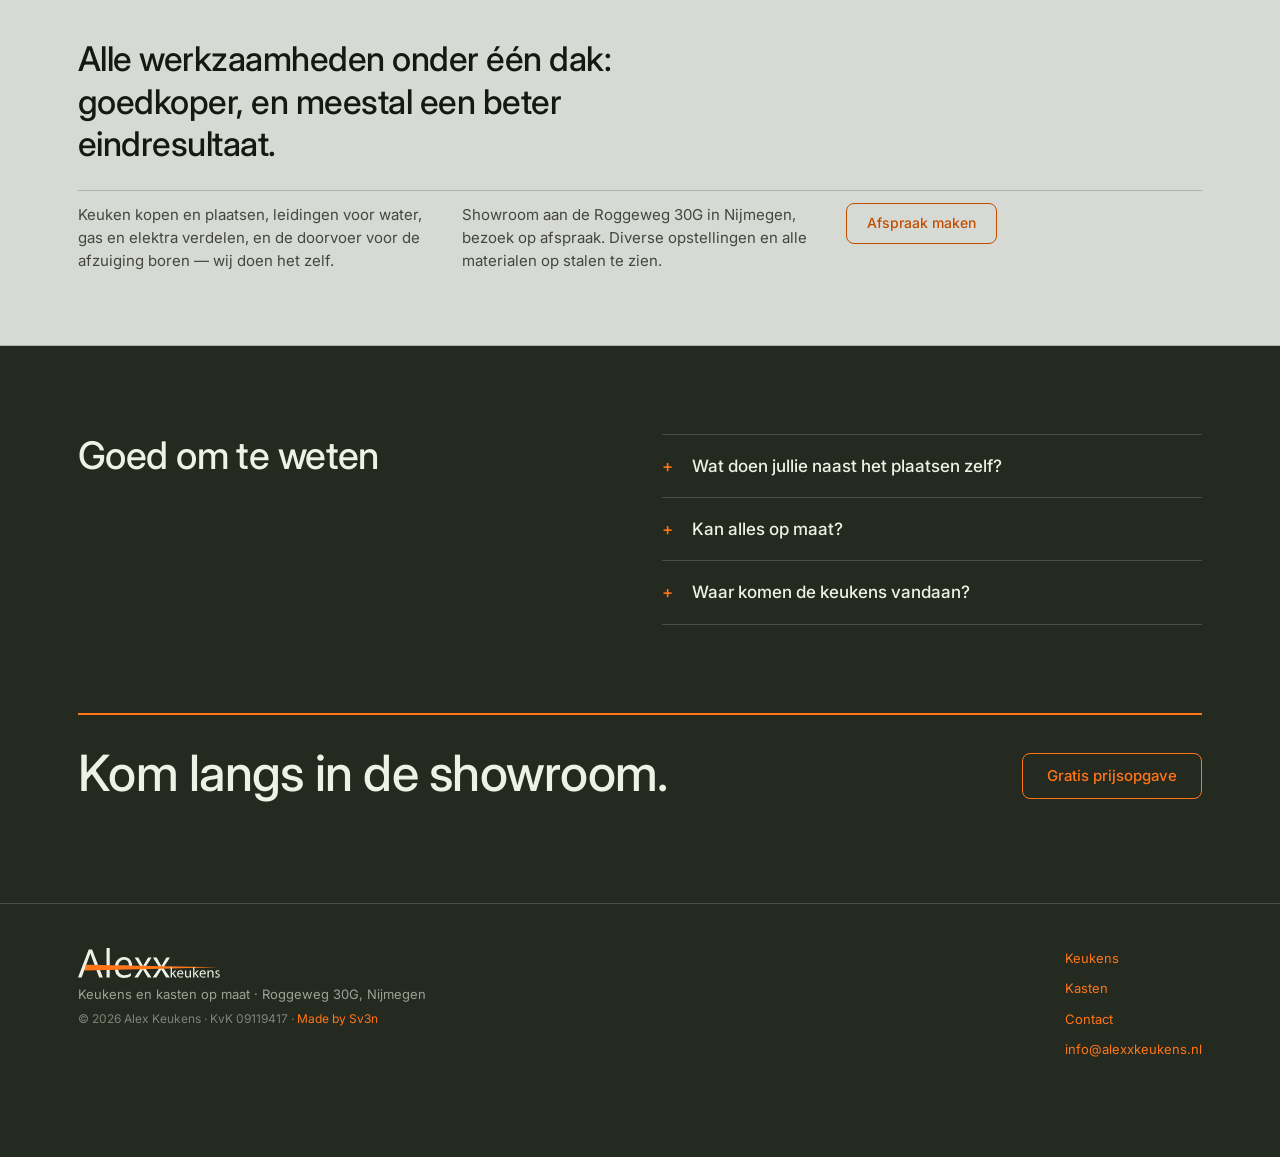
==== commit 0d632e0e: "New logo and icon artwork - Replace the inline wordmark symbol with the new export (viewBox 232.9x49" ====
--- a/index.html
+++ b/index.html
@@ -13,7 +13,9 @@
 <meta property="og:description" content="Duitse kwaliteitskeukens en maatwerk kasten, door onszelf ontworpen, ingemeten en geplaatst. Showroom Roggeweg 30G, Nijmegen — bezoek op afspraak.">
 <meta property="og:image" content="https://alexxkeukens.nl/img/keuken-eiland-blauwgrijs.jpg">
 <meta property="og:locale" content="nl_NL">
-<link rel="icon" href="img/favicon.svg" type="image/svg+xml">
+<link rel="icon" href="/img/favicon.svg" type="image/svg+xml">
+<link rel="icon" href="/img/icon-192.png" sizes="192x192" type="image/png">
+<link rel="apple-touch-icon" href="/img/apple-touch-icon.png">
 <link rel="preconnect" href="https://fonts.googleapis.com">
 <link rel="preconnect" href="https://fonts.gstatic.com" crossorigin>
 <link rel="stylesheet" href="css/styles.css">
@@ -43,15 +45,12 @@
 </head>
 <body class="page-home">
 <a class="skip-link" href="#main">Naar de inhoud</a>
-<svg xmlns="http://www.w3.org/2000/svg" style="display:none" aria-hidden="true"><symbol id="logo-symbol" viewBox="0 0 237.34 49.25">
-<g><path fill="currentColor" d="M40.81,48.49h-5.95l-4.86-12.86H10.55l-4.57,12.86H0L17.59,2.62h5.57l17.65,45.86ZM28.24,30.8l-7.2-19.54c-.23-.64-.47-1.66-.7-3.07h-.13c-.21,1.3-.46,2.32-.74,3.07l-7.13,19.54h15.9Z"></path><path fill="currentColor" d="M52.1,48.49h-5.25V0h5.25v48.49Z"></path><path fill="currentColor" d="M89.04,33.42h-23.12c.08,3.65,1.07,6.46,2.94,8.44,1.88,1.98,4.46,2.97,7.74,2.97,3.69,0,7.08-1.21,10.17-3.65v4.92c-2.88,2.09-6.68,3.13-11.42,3.13s-8.26-1.49-10.91-4.46c-2.64-2.97-3.97-7.16-3.97-12.55,0-5.1,1.44-9.25,4.33-12.46,2.89-3.21,6.48-4.81,10.76-4.81s7.6,1.39,9.95,4.16c2.35,2.77,3.52,6.62,3.52,11.55v2.75ZM83.67,28.98c-.02-3.03-.75-5.38-2.19-7.07-1.44-1.68-3.44-2.53-6-2.53s-4.57.88-6.3,2.65c-1.73,1.77-2.79,4.08-3.2,6.94h17.69Z"></path><path fill="currentColor" d="M120.9,15.74l-11,16.57,10.81,16.18h-6.11l-6.43-10.62c-.41-.66-.88-1.49-1.44-2.5h-.13c-.11.19-.61,1.02-1.5,2.5l-6.56,10.62h-6.04l11.16-16.06-10.68-16.7h6.11l6.33,11.19c.47.83.93,1.68,1.38,2.56h.13l8.19-13.75h5.79Z"></path><path fill="currentColor" d="M150.96,15.74l-11,16.57,10.81,16.18h-6.11l-6.43-10.62c-.41-.66-.88-1.49-1.44-2.5h-.13c-.11.19-.61,1.02-1.5,2.5l-6.56,10.62h-6.05l11.16-16.06-10.68-16.7h6.11l6.33,11.19c.47.83.93,1.68,1.38,2.56h.13l8.19-13.75h5.79Z"></path></g><g><path fill="currentColor" d="M158.66,41.86h.05c.29-.41.7-.92,1.04-1.33l3.45-4.05h2.57l-4.54,4.83,5.17,6.91h-2.6l-4.05-5.63-1.09,1.21v4.42h-2.11v-17.23h2.11v10.87Z"></path><path fill="currentColor" d="M169.12,42.74c.05,2.89,1.89,4.08,4.03,4.08,1.53,0,2.45-.27,3.25-.61l.36,1.53c-.75.34-2.04.73-3.91.73-3.62,0-5.77-2.38-5.77-5.92s2.09-6.33,5.51-6.33c3.83,0,4.85,3.37,4.85,5.53,0,.44-.05.78-.07.99h-8.25ZM175.38,41.21c.02-1.36-.56-3.47-2.96-3.47-2.16,0-3.11,1.99-3.27,3.47h6.23Z"></path><path fill="currentColor" d="M189.92,45.02c0,1.21.02,2.28.1,3.2h-1.89l-.12-1.92h-.05c-.56.95-1.79,2.18-3.88,2.18-1.84,0-4.05-1.02-4.05-5.14v-6.87h2.13v6.5c0,2.23.68,3.74,2.62,3.74,1.43,0,2.43-1,2.81-1.94.12-.32.19-.7.19-1.09v-7.21h2.13v8.54Z"></path><path fill="currentColor" d="M195.57,41.86h.05c.29-.41.7-.92,1.04-1.33l3.45-4.05h2.57l-4.54,4.83,5.17,6.91h-2.6l-4.05-5.63-1.09,1.21v4.42h-2.11v-17.23h2.11v10.87Z"></path><path fill="currentColor" d="M206.03,42.74c.05,2.89,1.89,4.08,4.03,4.08,1.53,0,2.45-.27,3.25-.61l.36,1.53c-.75.34-2.04.73-3.91.73-3.62,0-5.77-2.38-5.77-5.92s2.09-6.33,5.51-6.33c3.83,0,4.85,3.37,4.85,5.53,0,.44-.05.78-.07.99h-8.25ZM212.29,41.21c.02-1.36-.56-3.47-2.96-3.47-2.16,0-3.11,1.99-3.28,3.47h6.24Z"></path><path fill="currentColor" d="M217,39.66c0-1.21-.02-2.21-.1-3.18h1.89l.12,1.94h.05c.58-1.12,1.94-2.21,3.88-2.21,1.62,0,4.15.97,4.15,5v7.01h-2.13v-6.77c0-1.89-.7-3.47-2.72-3.47-1.41,0-2.5,1-2.86,2.18-.1.27-.15.63-.15.99v7.06h-2.13v-8.56Z"></path><path fill="currentColor" d="M230.18,46.04c.63.41,1.75.85,2.81.85,1.55,0,2.28-.78,2.28-1.75,0-1.02-.61-1.58-2.18-2.16-2.11-.75-3.11-1.92-3.11-3.32,0-1.89,1.53-3.45,4.05-3.45,1.19,0,2.23.34,2.89.73l-.53,1.55c-.46-.29-1.31-.68-2.4-.68-1.26,0-1.96.73-1.96,1.6,0,.97.7,1.41,2.23,1.99,2.04.78,3.08,1.79,3.08,3.54,0,2.06-1.6,3.52-4.39,3.52-1.29,0-2.47-.32-3.3-.8l.53-1.63Z"></path></g><path fill="var(--color-accent)" d="M13.22,25.47l-3.59,9.68c73.27-1.82,147.35-3.64,220.62-5.46-72.34-1.41-144.69-2.81-217.03-4.22Z"></path>
-
-</symbol></svg>
+<svg xmlns="http://www.w3.org/2000/svg" style="display:none" aria-hidden="true"><symbol id="logo-symbol" viewBox="0 0 232.9 49.25"><g><path fill="currentColor" d="M40.81,48.49h-5.95l-4.86-12.86H10.55l-4.57,12.86H0L17.59,2.62h5.57l17.65,45.86ZM28.24,30.8l-7.2-19.54c-.23-.64-.47-1.66-.7-3.07h-.13c-.21,1.3-.46,2.32-.74,3.07l-7.13,19.54h15.9Z"/><path fill="currentColor" d="M52.1,48.49h-5.25V0h5.25v48.49Z"/><path fill="currentColor" d="M89.04,33.42h-23.12c.08,3.65,1.07,6.46,2.94,8.44,1.88,1.98,4.46,2.97,7.74,2.97,3.69,0,7.08-1.21,10.17-3.65v4.92c-2.88,2.09-6.68,3.13-11.42,3.13s-8.26-1.49-10.91-4.46c-2.64-2.97-3.97-7.16-3.97-12.55,0-5.1,1.44-9.25,4.33-12.46,2.89-3.21,6.48-4.81,10.76-4.81s7.6,1.39,9.95,4.16c2.35,2.77,3.52,6.62,3.52,11.55v2.75ZM83.67,28.98c-.02-3.03-.75-5.38-2.19-7.07-1.44-1.68-3.44-2.53-6-2.53s-4.57.88-6.3,2.65c-1.73,1.77-2.79,4.08-3.2,6.94h17.69Z"/><path fill="currentColor" d="M120.9,15.74l-11,16.57,10.81,16.18h-6.11l-6.43-10.62c-.41-.66-.88-1.49-1.44-2.5h-.13c-.11.19-.61,1.02-1.5,2.5l-6.56,10.62h-6.04l11.16-16.06-10.68-16.7h6.11l6.33,11.19c.47.83.93,1.68,1.38,2.56h.13l8.19-13.75h5.79Z"/><path fill="currentColor" d="M150.96,15.74l-11,16.57,10.81,16.18h-6.11l-6.43-10.62c-.41-.66-.88-1.49-1.44-2.5h-.13c-.11.19-.61,1.02-1.5,2.5l-6.56,10.62h-6.04l11.16-16.06-10.68-16.7h6.11l6.33,11.19c.47.83.93,1.68,1.38,2.56h.13l8.19-13.75h5.79Z"/></g><path fill="var(--color-accent)" d="M13.6,27.37l-3.55,9.68c73.27-1.82,147.35-3.64,220.62-5.46-72.34-1.41-144.73-2.81-217.07-4.22Z"/><g><path fill="currentColor" d="M154.22,42.13h.05c.29-.41.7-.92,1.04-1.33l3.45-4.05h2.57l-4.54,4.83,5.17,6.91h-2.6l-4.05-5.63-1.09,1.21v4.42h-2.11v-17.23h2.11v10.87Z"/><path fill="currentColor" d="M164.68,43c.05,2.89,1.89,4.08,4.03,4.08,1.53,0,2.45-.27,3.25-.61l.36,1.53c-.75.34-2.04.73-3.91.73-3.62,0-5.77-2.38-5.77-5.92s2.09-6.33,5.51-6.33c3.83,0,4.85,3.37,4.85,5.53,0,.44-.05.78-.07.99h-8.25ZM170.94,41.48c.02-1.36-.56-3.47-2.96-3.47-2.16,0-3.11,1.99-3.27,3.47h6.23Z"/><path fill="currentColor" d="M185.48,45.29c0,1.21.02,2.28.1,3.2h-1.89l-.12-1.92h-.05c-.56.95-1.79,2.18-3.88,2.18-1.84,0-4.05-1.02-4.05-5.14v-6.87h2.13v6.5c0,2.23.68,3.74,2.62,3.74,1.43,0,2.43-1,2.81-1.94.12-.32.19-.7.19-1.09v-7.21h2.13v8.54Z"/><path fill="currentColor" d="M191.14,42.13h.05c.29-.41.7-.92,1.04-1.33l3.45-4.05h2.57l-4.54,4.83,5.17,6.91h-2.6l-4.05-5.63-1.09,1.21v4.42h-2.11v-17.23h2.11v10.87Z"/><path fill="currentColor" d="M201.6,43c.05,2.89,1.89,4.08,4.03,4.08,1.53,0,2.45-.27,3.25-.61l.36,1.53c-.75.34-2.04.73-3.91.73-3.62,0-5.77-2.38-5.77-5.92s2.09-6.33,5.51-6.33c3.83,0,4.85,3.37,4.85,5.53,0,.44-.05.78-.07.99h-8.25ZM207.86,41.48c.02-1.36-.56-3.47-2.96-3.47-2.16,0-3.11,1.99-3.28,3.47h6.24Z"/><path fill="currentColor" d="M212.57,39.92c0-1.21-.02-2.21-.1-3.18h1.89l.12,1.94h.05c.58-1.12,1.94-2.21,3.88-2.21,1.62,0,4.15.97,4.15,5v7.01h-2.13v-6.77c0-1.89-.7-3.47-2.72-3.47-1.41,0-2.5,1-2.86,2.18-.1.27-.15.63-.15.99v7.06h-2.13v-8.56Z"/><path fill="currentColor" d="M225.74,46.3c.63.41,1.75.85,2.81.85,1.55,0,2.28-.78,2.28-1.75,0-1.02-.61-1.58-2.18-2.16-2.11-.75-3.11-1.92-3.11-3.32,0-1.89,1.53-3.45,4.05-3.45,1.19,0,2.23.34,2.89.73l-.53,1.55c-.46-.29-1.31-.68-2.4-.68-1.26,0-1.96.73-1.96,1.6,0,.97.7,1.41,2.23,1.99,2.04.78,3.08,1.79,3.08,3.54,0,2.06-1.6,3.52-4.39,3.52-1.29,0-2.47-.32-3.3-.8l.53-1.63Z"/></g></symbol></svg>
 
 <header class="site-header">
   <div class="navrow">
     <a href="/" class="brand" aria-label="Alexx Keukens — naar de homepage">
-      <svg class="logo" viewBox="0 0 237.34 49.25" role="img" aria-label="Alexx Keukens"><use href="#logo-symbol"/></svg>
+      <svg class="logo" viewBox="0 0 232.9 49.25" role="img" aria-label="Alexx Keukens"><use href="#logo-symbol"/></svg>
     </a>
     <button class="nav-toggle" type="button" aria-expanded="false" aria-controls="site-nav" aria-label="Menu">
       <span></span><span></span><span></span>
@@ -194,7 +193,7 @@
 <footer class="site-footer">
   <div class="inner">
     <div class="footer-brand">
-      <svg class="footer-logo" viewBox="0 0 237.34 49.25" role="img" aria-label="Alexx Keukens"><use href="#logo-symbol"/></svg>
+      <svg class="footer-logo" viewBox="0 0 232.9 49.25" role="img" aria-label="Alexx Keukens"><use href="#logo-symbol"/></svg>
       <span class="line">Keukens en kasten op maat &middot; Roggeweg 30G, Nijmegen</span>
       <span class="fine">&copy; 2026 Alex Keukens &middot; KvK 09119417 &middot; <a href="https://sv3n.dev" target="_blank" rel="noopener">Made by Sv3n</a></span>
     </div>
--- a/css/styles.css
+++ b/css/styles.css
@@ -281,7 +281,7 @@
   display: flex; flex-wrap: wrap; gap: 28px; justify-content: space-between; align-items: flex-start;
 }
 .footer-brand { display: flex; flex-direction: column; gap: 6px; }
-.footer-logo { height: 30px; width: 145px; flex: none; align-self: flex-start; display: block; color: var(--color-text); }
+.footer-logo { height: 30px; width: auto; flex: none; align-self: flex-start; display: block; color: var(--color-text); }
 .footer-brand .line { font-size: 13px; color: color-mix(in srgb, var(--color-text) 60%, transparent); }
 .footer-brand .fine { font-size: 12px; color: color-mix(in srgb, var(--color-text) 45%, transparent); }
 .footer-brand a { text-decoration: none; }
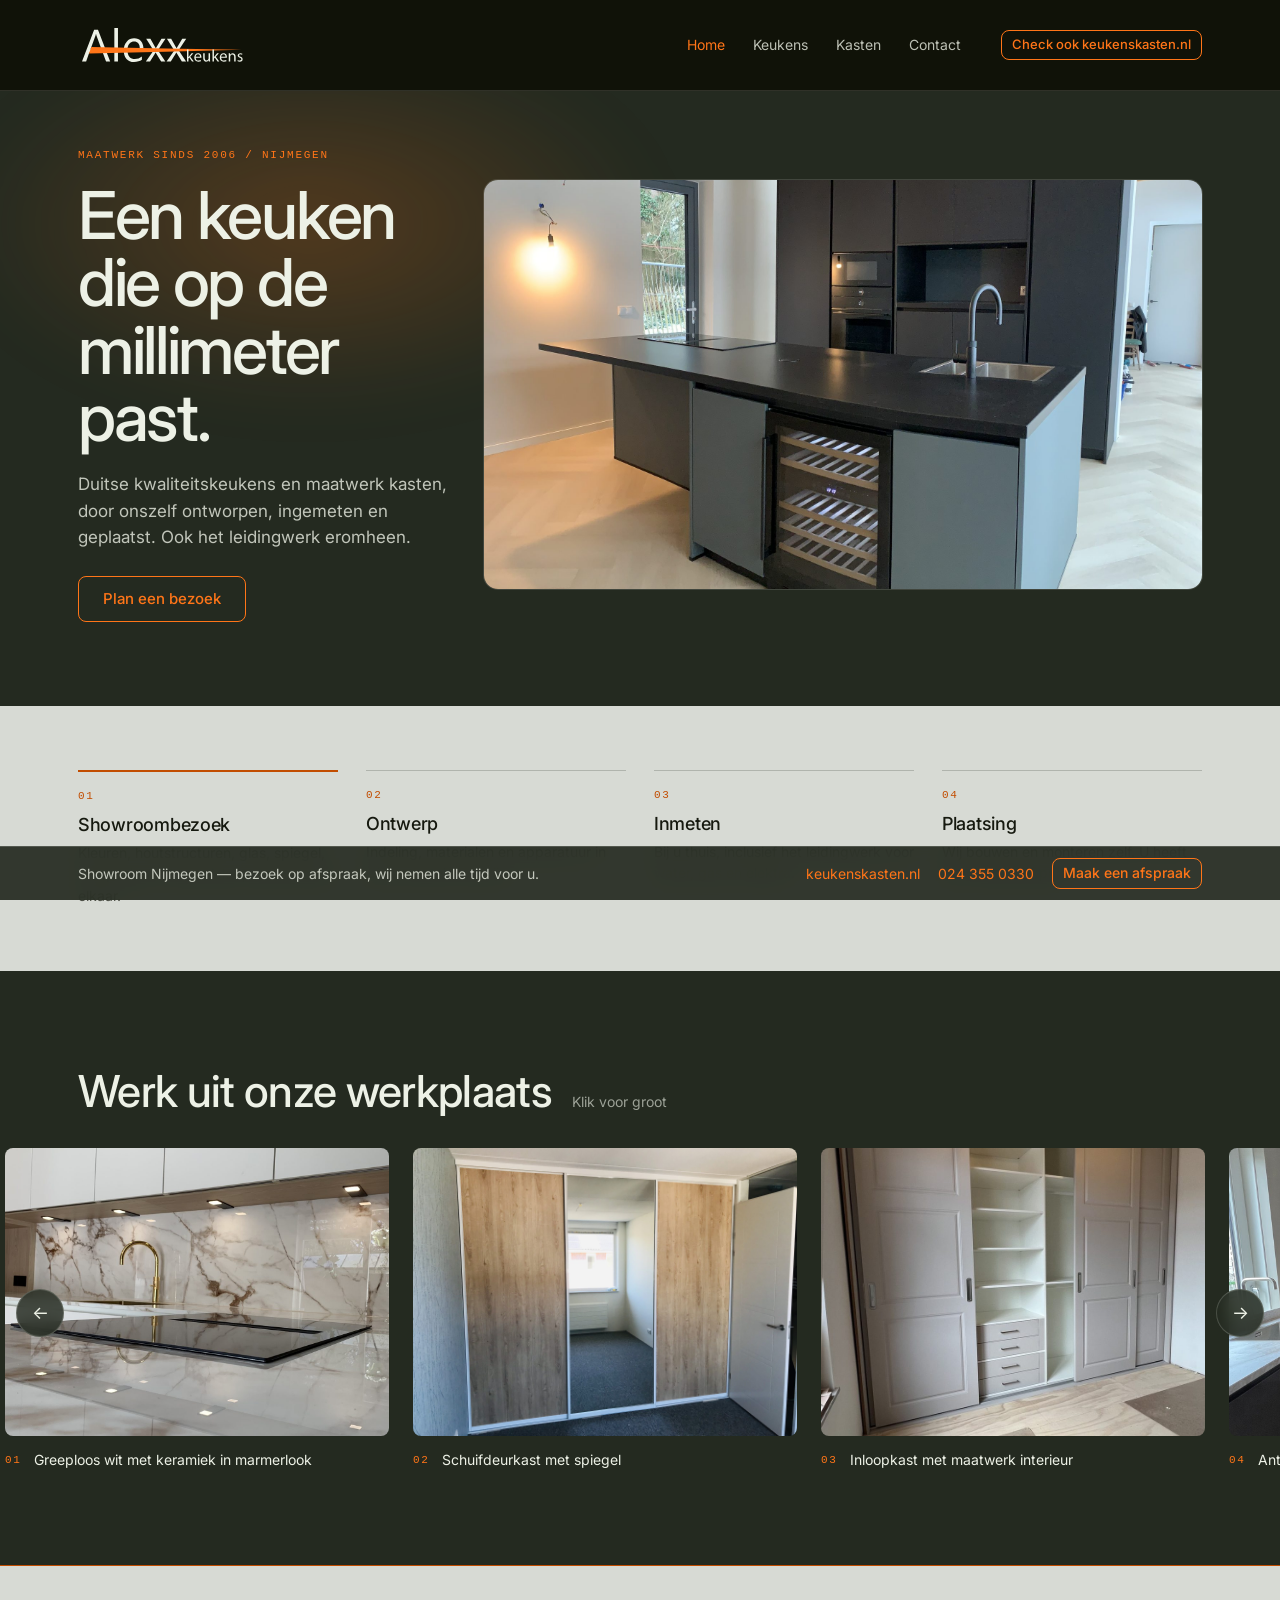
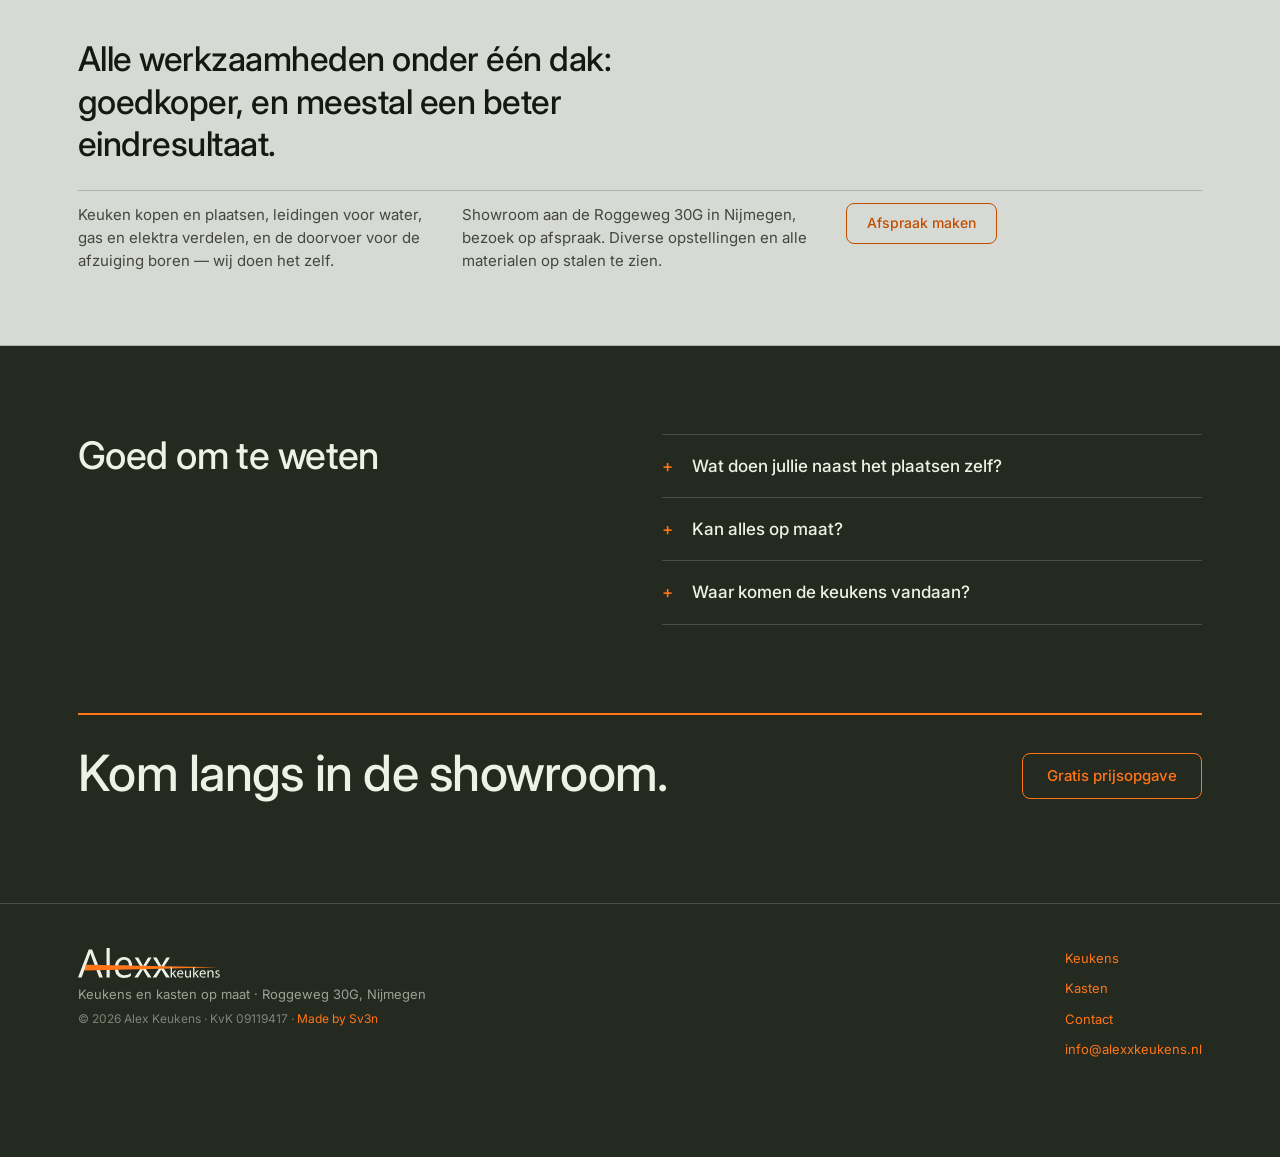
==== commit bf62c23f: "Tag the footer credit link with utm_source Co-Authored-By: Claude Opus 5 (1M context) <noreply@anthr" ====
--- a/index.html
+++ b/index.html
@@ -79,8 +79,13 @@
           <a href="/contact" class="btn btn-primary btn-lg">Plan een bezoek</a>
         </div>
       </div>
-      <figure class="hero-figure" data-photo="keuken-eiland-blauwgrijs">
-        <img src="img/keuken-eiland-blauwgrijs.jpg" alt="Kookeiland in blauwgrijs met zwart keramisch werkblad en wijnklimaatkast" width="2000" height="1830" fetchpriority="high">
+      <figure class="hero-figure">
+        <div class="hero-stack">
+          <img class="hero-slide is-active" data-photo="keuken-eiland-blauwgrijs" src="img/keuken-eiland-blauwgrijs.jpg" alt="Kookeiland in blauwgrijs met zwart keramisch werkblad en wijnklimaatkast" fetchpriority="high">
+          <img class="hero-slide" data-photo="keuken-keramiek-marmerlook" src="img/keuken-keramiek-marmerlook.jpg" alt="Greeploze witte keuken met keramische wand in marmerlook" loading="lazy">
+          <img class="hero-slide" data-photo="keuken-groen-eiland" src="img/keuken-groen-eiland.jpg" alt="Zachtgroene greeploze keuken met kookeiland" loading="lazy">
+          <img class="hero-slide" data-photo="keuken-eiland-keramisch-blad" src="img/keuken-eiland-keramisch-blad.jpg" alt="Antraciet kookeiland met keramisch werkblad" loading="lazy">
+        </div>
       </figure>
     </div>
   </section>
@@ -166,15 +171,15 @@
       <div>
         <details>
           <summary><span class="faq-plus" aria-hidden="true">+</span>Wat doen jullie naast het plaatsen zelf?</summary>
-          <p>Wij verdelen het leidingwerk voor water, gas en elektra en boren de doorvoer voor de afzuiging. De wand achter het aanrecht werken wij af in hetzelfde materiaal als het werkblad, of in keramiek of composiet &mdash; soms een hele wand, soms alleen een smetplint.</p>
+          <div class="faq-body"><p>Wij verdelen het leidingwerk voor water, gas en elektra en boren de doorvoer voor de afzuiging. De wand achter het aanrecht werken wij af in hetzelfde materiaal als het werkblad, of in keramiek of composiet &mdash; soms een hele wand, soms alleen een smetplint.</p></div>
         </details>
         <details>
           <summary><span class="faq-plus" aria-hidden="true">+</span>Kan alles op maat?</summary>
-          <p>Wij maken zelf op maat: schuifdeurkasten, inloopkasten, wandmeubels en losse meubels in dezelfde uitvoering.</p>
+          <div class="faq-body"><p>Wij maken zelf op maat: schuifdeurkasten, inloopkasten, wandmeubels en losse meubels in dezelfde uitvoering.</p></div>
         </details>
         <details>
           <summary><span class="faq-plus" aria-hidden="true">+</span>Waar komen de keukens vandaan?</summary>
-          <p>Van een van de grootste Duitse fabrikanten van Europa &mdash; hoge kwaliteit voor scherpe prijzen.</p>
+          <div class="faq-body"><p>Van een van de grootste Duitse fabrikanten van Europa &mdash; hoge kwaliteit voor scherpe prijzen.</p></div>
         </details>
       </div>
     </div>
@@ -195,7 +200,7 @@
     <div class="footer-brand">
       <svg class="footer-logo" viewBox="0 0 232.9 49.25" role="img" aria-label="Alexx Keukens"><use href="#logo-symbol"/></svg>
       <span class="line">Keukens en kasten op maat &middot; Roggeweg 30G, Nijmegen</span>
-      <span class="fine">&copy; 2026 Alex Keukens &middot; KvK 09119417 &middot; <a href="https://sv3n.dev" target="_blank" rel="noopener">Made by Sv3n</a></span>
+      <span class="fine">&copy; 2026 Alex Keukens &middot; KvK 09119417 &middot; <a href="https://sv3n.dev/?utm_source=alexkeukens" target="_blank" rel="noopener">Made by Sv3n</a></span>
     </div>
     <nav class="footer-links" aria-label="Voettekst">
       <a href="/keukens">Keukens</a>
@@ -215,8 +220,8 @@
   </div>
 </div>
 
-<div class="lightbox" id="lightbox" role="dialog" aria-modal="true" aria-label="Foto vergroot" hidden>
-  <img class="lightbox-img" src="" alt="">
+<div class="lightbox" id="lightbox" role="dialog" aria-modal="true" aria-label="Foto vergroot" tabindex="-1" hidden>
+  <div class="lightbox-stage"><img class="lightbox-img" src="" alt=""></div>
   <div class="lightbox-nav">
     <button type="button" class="btn btn-secondary" data-lb-prev aria-label="Vorige foto">&larr;</button>
     <span class="lightbox-caption"></span>
--- a/css/styles.css
+++ b/css/styles.css
@@ -307,10 +307,18 @@
 .hero .lead { margin: 0 0 26px; font-size: 17px; max-width: 42ch; color: color-mix(in srgb, var(--color-text) 78%, transparent); }
 .hero-actions { display: flex; flex-wrap: wrap; gap: 10px; }
 .hero-figure { margin: 0; cursor: zoom-in; overflow: hidden; border-radius: var(--radius-lg); box-shadow: var(--shadow-sm); }
-.hero-figure img { width: 100%; height: clamp(320px, 32vw, 460px); object-fit: cover; object-position: 60% 50%; }
+/* stacked hero photos, crossfading one over the next */
+.hero-stack { position: relative; height: clamp(320px, 32vw, 460px); }
+.hero-slide {
+  position: absolute; inset: 0;
+  width: 100%; height: 100%; object-fit: cover; object-position: 60% 50%;
+  opacity: 0; pointer-events: none;
+  transition: opacity 1100ms ease-in-out;
+}
+.hero-slide.is-active { opacity: 1; pointer-events: auto; }
 @media (max-width: 860px) {
   .hero-grid { grid-template-columns: 1fr; }
-  .hero-figure img { height: clamp(220px, 52vw, 420px); }
+  .hero-stack { height: clamp(220px, 52vw, 420px); }
 }
 
 /* Process strip (inverted band) */
@@ -391,7 +399,7 @@
 .faq summary::-webkit-details-marker { display: none; }
 .faq-plus { color: var(--color-accent); transition: transform 240ms ease; display: inline-block; width: 14px; }
 .faq details[open] .faq-plus { transform: rotate(45deg); }
-.faq details p { margin: 12px 0 0 30px; font-size: 14px; color: color-mix(in srgb, var(--color-text) 75%, transparent); }
+.faq details p { font-size: 14px; color: color-mix(in srgb, var(--color-text) 75%, transparent); }
 
 /* Home closing */
 .closing { padding-top: 88px; }
@@ -478,15 +486,27 @@
   gap: 18px; padding: 40px 24px; cursor: zoom-out;
 }
 .lightbox[hidden] { display: none; }
+.lightbox-stage {
+  /* fixed box: the photo scales inside it, so nothing below ever shifts */
+  width: min(1100px, 92vw);
+  height: min(74vh, calc(100vh - 215px));
+  display: flex; align-items: center; justify-content: center;
+}
 .lightbox-img {
-  max-width: min(1100px, 92vw); max-height: 74vh; object-fit: contain;
+  max-width: 100%; max-height: 100%; object-fit: contain;
   border-radius: var(--radius-md); cursor: default;
   animation: lbIn 260ms var(--ease-out);
 }
-.lightbox-nav { display: flex; align-items: center; gap: 18px; cursor: default; }
+/* fixed-width row: the arrows keep the same position whatever the caption says */
+.lightbox-nav {
+  width: min(760px, 92vw);
+  display: flex; align-items: center; justify-content: space-between;
+  gap: 18px; cursor: default;
+}
+.lightbox-nav .btn { flex: none; }
 .lightbox-nav .btn { font-size: 14px; color: #e9e9ed; border-color: rgba(233, 233, 237, 0.25); }
 .lightbox-nav .btn:hover { background: rgba(233, 233, 237, 0.08); }
-.lightbox-caption { font-size: 14px; color: color-mix(in srgb, #e9e9ed 80%, transparent); text-align: center; max-width: 52ch; }
+.lightbox-caption { flex: 1; font-size: 14px; color: color-mix(in srgb, #e9e9ed 80%, transparent); text-align: center; }
 .lightbox-hint { font-size: 12px; color: color-mix(in srgb, #e9e9ed 45%, transparent); }
 @keyframes lbIn {
   from { opacity: 0; transform: scale(0.97); }
@@ -512,3 +532,12 @@
 
 /* honeypot — off-screen for people, visible to bots */
 .hp { position: absolute; left: -9999px; width: 1px; height: 1px; overflow: hidden; }
+
+/* FAQ: the answer animates open and closed (see js/main.js) */
+.faq-body { overflow: hidden; }
+.faq-body p { margin: 12px 0 0 30px; }
+
+/* Touch devices swipe the strip directly, so the arrows only get in the way */
+@media (max-width: 800px) {
+  .gal-arrow { display: none; }
+}
